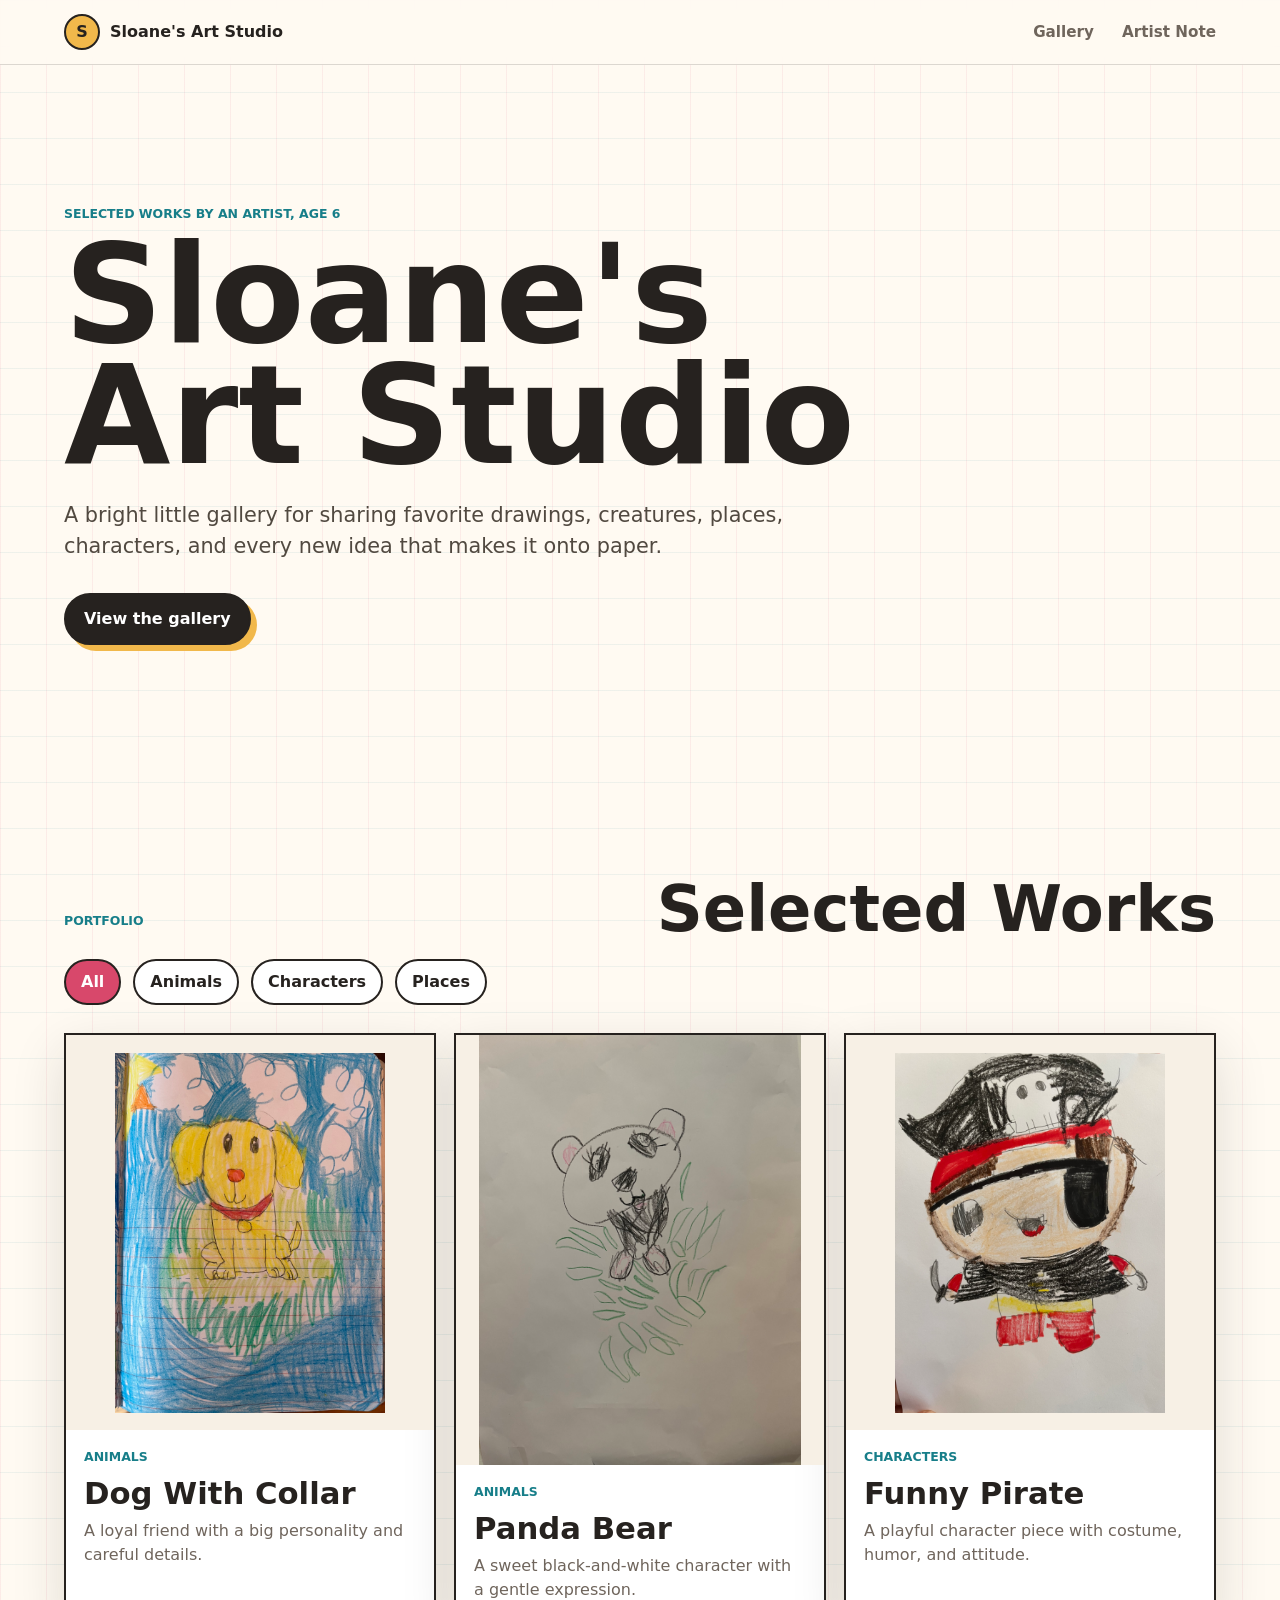
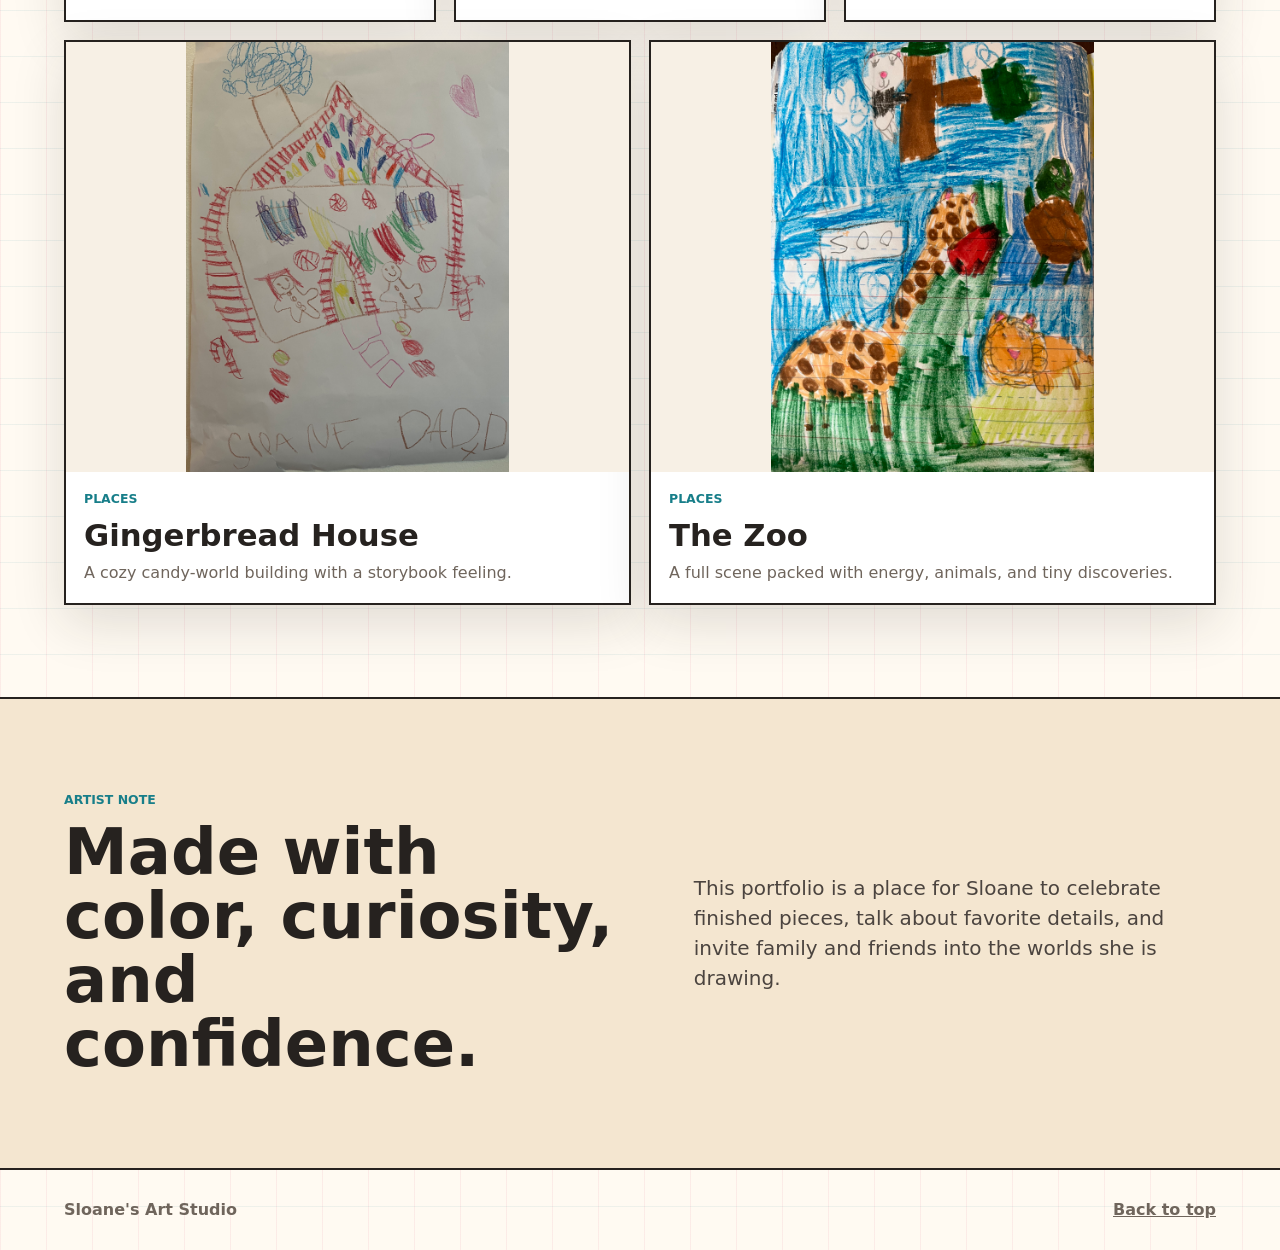
==== index.html @ abf46169 "adds zoom to images" ====
<!doctype html>
<html lang="en">
  <head>
    <meta charset="utf-8">
    <meta name="viewport" content="width=device-width, initial-scale=1">
    <title>Sloane's Art Studio</title>
    <meta
      name="description"
      content="A cheerful portfolio of selected artwork by Sloane, age 6."
    >
    <link rel="stylesheet" href="styles.css">
  </head>
  <body>
    <header class="site-header" aria-label="Site header">
      <a class="brand" href="#top" aria-label="Sloane's Art Studio home">
        <span class="brand-mark" aria-hidden="true">S</span>
        <span>Sloane's Art Studio</span>
      </a>
      <nav class="site-nav" aria-label="Portfolio navigation">
        <a href="#gallery">Gallery</a>
        <a href="#artist-note">Artist Note</a>
      </nav>
    </header>

    <main id="top">
      <section class="hero" aria-labelledby="page-title">
        <div class="hero-copy">
          <p class="eyebrow">Selected works by an artist, age 6</p>
          <h1 id="page-title">Sloane's Art Studio</h1>
          <p class="intro">
            A bright little gallery for sharing favorite drawings, creatures,
            places, characters, and every new idea that makes it onto paper.
          </p>
          <div class="hero-actions" aria-label="Primary actions">
            <a class="button primary" href="#gallery">View the gallery</a>
          </div>
        </div>
      </section>

      <section class="gallery-section" id="gallery" aria-labelledby="gallery-title">
        <div class="section-heading">
          <p class="eyebrow">Portfolio</p>
          <h2 id="gallery-title">Selected Works</h2>
        </div>

        <div class="filter-bar" role="tablist" aria-label="Filter artwork">
          <button class="filter-button active" type="button" data-filter="all" role="tab" aria-selected="true">
            All
          </button>
          <button class="filter-button" type="button" data-filter="animals" role="tab" aria-selected="false">
            Animals
          </button>
          <button class="filter-button" type="button" data-filter="characters" role="tab" aria-selected="false">
            Characters
          </button>
          <button class="filter-button" type="button" data-filter="places" role="tab" aria-selected="false">
            Places
          </button>
        </div>

        <div class="art-grid" aria-live="polite">
          <article class="art-card" data-category="animals">
            <button class="art-open" type="button" data-art-index="0" aria-label="Open Dog With Collar">
              <img src="dog_with_collar.jpg" alt="Drawing of a dog wearing a collar">
            </button>
            <div class="art-details">
              <p class="category">Animals</p>
              <h3>Dog With Collar</h3>
              <p>A loyal friend with a big personality and careful details.</p>
            </div>
          </article>

          <article class="art-card tall" data-category="animals">
            <button class="art-open" type="button" data-art-index="1" aria-label="Open Panda Bear">
              <img src="panda_bear.jpg" alt="Drawing of a panda bear">
            </button>
            <div class="art-details">
              <p class="category">Animals</p>
              <h3>Panda Bear</h3>
              <p>A sweet black-and-white character with a gentle expression.</p>
            </div>
          </article>

          <article class="art-card" data-category="characters">
            <button class="art-open" type="button" data-art-index="2" aria-label="Open Funny Pirate">
              <img src="funny_pirate.jpg" alt="Drawing of a funny pirate">
            </button>
            <div class="art-details">
              <p class="category">Characters</p>
              <h3>Funny Pirate</h3>
              <p>A playful character piece with costume, humor, and attitude.</p>
            </div>
          </article>

          <article class="art-card wide" data-category="places">
            <button class="art-open" type="button" data-art-index="3" aria-label="Open Gingerbread House">
              <img src="gingerbread_house.jpg" alt="Drawing of a gingerbread house">
            </button>
            <div class="art-details">
              <p class="category">Places</p>
              <h3>Gingerbread House</h3>
              <p>A cozy candy-world building with a storybook feeling.</p>
            </div>
          </article>

          <article class="art-card wide" data-category="places">
            <button class="art-open" type="button" data-art-index="4" aria-label="Open The Zoo">
              <img src="the_zoo.jpg" alt="Colorful drawing of a zoo">
            </button>
            <div class="art-details">
              <p class="category">Places</p>
              <h3>The Zoo</h3>
              <p>A full scene packed with energy, animals, and tiny discoveries.</p>
            </div>
          </article>
        </div>
      </section>

      <section class="artist-note" id="artist-note" aria-labelledby="artist-note-title">
        <div>
          <p class="eyebrow">Artist Note</p>
          <h2 id="artist-note-title">Made with color, curiosity, and confidence.</h2>
        </div>
        <p>
          This portfolio is a place for Sloane to celebrate finished pieces,
          talk about favorite details, and invite family and friends into the
          worlds she is drawing.
        </p>
      </section>
    </main>

    <footer class="site-footer">
      <p>Sloane's Art Studio</p>
      <a href="#top">Back to top</a>
    </footer>

    <div class="lightbox" role="dialog" aria-modal="true" aria-labelledby="lightbox-title" aria-hidden="true">
      <div class="lightbox-panel">
        <button class="icon-button close-button" type="button" data-close-lightbox aria-label="Close artwork viewer">
          <span aria-hidden="true">x</span>
        </button>
        <figure class="lightbox-figure">
          <div class="lightbox-stage">
            <img src="the_zoo.jpg" alt="" data-lightbox-image>
          </div>
          <figcaption>
            <p data-lightbox-category>Places</p>
            <h2 id="lightbox-title" data-lightbox-title>The Zoo</h2>
            <span data-lightbox-description>A full scene packed with energy, animals, and tiny discoveries.</span>
            <div class="zoom-controls" aria-label="Artwork zoom controls">
              <button class="icon-button" type="button" data-zoom-out aria-label="Zoom out">
                <span aria-hidden="true">-</span>
              </button>
              <button class="zoom-reset" type="button" data-zoom-reset>
                <span data-zoom-level>100%</span>
              </button>
              <button class="icon-button" type="button" data-zoom-in aria-label="Zoom in">
                <span aria-hidden="true">+</span>
              </button>
            </div>
          </figcaption>
        </figure>
      </div>
    </div>

    <script src="script.js"></script>
  </body>
</html>
---- styles.css ----
:root {
  color-scheme: light;
  --ink: #26221f;
  --muted: #6f655c;
  --paper: #fffaf2;
  --surface: #ffffff;
  --line: rgba(38, 34, 31, 0.16);
  --rose: #d8486b;
  --teal: #177e89;
  --gold: #f1b84b;
  --leaf: #4f8f54;
  --shadow: 0 18px 50px rgba(38, 34, 31, 0.14);
}

* {
  box-sizing: border-box;
}

html {
  scroll-behavior: smooth;
}

body {
  margin: 0;
  background:
    linear-gradient(90deg, rgba(216, 72, 107, 0.08) 1px, transparent 1px),
    linear-gradient(rgba(23, 126, 137, 0.07) 1px, transparent 1px),
    var(--paper);
  background-size: 46px 46px;
  color: var(--ink);
  font-family: Inter, ui-sans-serif, system-ui, -apple-system, BlinkMacSystemFont, "Segoe UI", sans-serif;
  line-height: 1.5;
}

img {
  display: block;
  max-width: 100%;
}

a {
  color: inherit;
}

button {
  font: inherit;
}

.site-header {
  position: sticky;
  top: 0;
  z-index: 20;
  display: flex;
  align-items: center;
  justify-content: space-between;
  gap: 18px;
  padding: 14px clamp(18px, 5vw, 64px);
  background: rgba(255, 250, 242, 0.9);
  border-bottom: 1px solid var(--line);
  backdrop-filter: blur(14px);
}

.brand,
.site-nav {
  display: flex;
  align-items: center;
}

.brand {
  gap: 10px;
  text-decoration: none;
  font-weight: 800;
}

.brand-mark {
  display: grid;
  width: 36px;
  height: 36px;
  place-items: center;
  border: 2px solid var(--ink);
  background: var(--gold);
  border-radius: 50%;
  color: var(--ink);
  font-weight: 900;
}

.site-nav {
  gap: clamp(12px, 3vw, 28px);
  color: var(--muted);
  font-size: 0.95rem;
  font-weight: 700;
}

.site-nav a {
  text-decoration: none;
}

.site-nav a:hover,
.site-nav a:focus-visible {
  color: var(--rose);
}

.hero {
  min-height: min(720px, calc(100vh - 68px));
  display: flex;
  align-items: center;
  padding: clamp(56px, 10vw, 120px) clamp(18px, 5vw, 64px);
}

.hero-copy {
  max-width: 820px;
}

.eyebrow,
.category {
  margin: 0 0 10px;
  color: var(--teal);
  font-size: 0.78rem;
  font-weight: 900;
  letter-spacing: 0;
  text-transform: uppercase;
}

h1,
h2,
h3,
p {
  overflow-wrap: anywhere;
}

h1 {
  max-width: 11ch;
  margin: 0;
  font-size: clamp(3.5rem, 12vw, 8.6rem);
  line-height: 0.88;
  letter-spacing: 0;
}

.intro {
  max-width: 56ch;
  margin: 24px 0 0;
  color: #514940;
  font-size: clamp(1.05rem, 2vw, 1.3rem);
}

.hero-actions,
.filter-bar {
  display: flex;
  align-items: center;
  flex-wrap: wrap;
  gap: 12px;
}

.hero-actions {
  margin-top: 30px;
}

.button,
.filter-button {
  min-height: 44px;
  border: 2px solid var(--ink);
  border-radius: 999px;
  cursor: pointer;
  font-weight: 850;
  text-decoration: none;
  transition: transform 160ms ease, box-shadow 160ms ease, background-color 160ms ease;
}

.button {
  display: inline-flex;
  align-items: center;
  justify-content: center;
  padding: 12px 18px;
}

.button.primary {
  background: var(--ink);
  color: #fff;
  box-shadow: 6px 6px 0 var(--gold);
}

.button.secondary,
.filter-button {
  background: var(--surface);
  color: var(--ink);
}

.button:hover,
.button:focus-visible,
.filter-button:hover,
.filter-button:focus-visible {
  transform: translateY(-2px);
}

.art-card,
.lightbox-panel {
  background: var(--surface);
  border: 2px solid var(--ink);
  box-shadow: var(--shadow);
}

.gallery-section,
.artist-note {
  padding: clamp(54px, 8vw, 92px) clamp(18px, 5vw, 64px);
}

.section-heading {
  display: flex;
  align-items: end;
  justify-content: space-between;
  gap: 20px;
  margin-bottom: 18px;
}

.section-heading h2,
.artist-note h2 {
  margin: 0;
  font-size: clamp(2rem, 5vw, 4.2rem);
  line-height: 1;
  letter-spacing: 0;
}

.filter-bar {
  margin-bottom: 28px;
}

.filter-button {
  padding: 9px 15px;
}

.filter-button.active {
  background: var(--rose);
  color: #fff;
}

.art-grid {
  display: grid;
  grid-template-columns: repeat(6, 1fr);
  gap: 18px;
}

.art-card {
  grid-column: span 2;
  display: grid;
  min-height: 100%;
  overflow: hidden;
}

.art-card.wide {
  grid-column: span 3;
}

.art-card.hidden {
  display: none;
}

.art-open {
  position: relative;
  width: 100%;
  min-height: 0;
  padding: 0;
  border: 0;
  background: #f7f0e5;
  cursor: zoom-in;
}

.art-open::after {
  content: "View";
  position: absolute;
  right: 12px;
  bottom: 12px;
  padding: 7px 11px;
  border: 2px solid var(--ink);
  border-radius: 999px;
  background: var(--gold);
  color: var(--ink);
  font-size: 0.84rem;
  font-weight: 900;
  opacity: 0;
  transform: translateY(8px);
  transition: opacity 160ms ease, transform 160ms ease;
}

.art-open:hover::after,
.art-open:focus-visible::after {
  opacity: 1;
  transform: translateY(0);
}

.art-open img {
  width: 100%;
  height: 360px;
  object-fit: contain;
}

.art-card.tall .art-open img,
.art-card.wide .art-open img {
  height: 430px;
}

.art-details {
  padding: 18px;
}

.art-details h3 {
  margin: 0;
  font-size: clamp(1.35rem, 2.4vw, 2rem);
  line-height: 1.05;
}

.art-details p:last-child {
  margin: 10px 0 0;
  color: var(--muted);
}

.artist-note {
  display: grid;
  grid-template-columns: minmax(0, 0.9fr) minmax(280px, 0.85fr);
  gap: clamp(24px, 6vw, 80px);
  align-items: center;
  background: #f4e6d0;
  border-block: 2px solid var(--ink);
}

.artist-note p:last-child {
  margin: 0;
  color: #4b443f;
  font-size: clamp(1.05rem, 2vw, 1.25rem);
}

.site-footer {
  display: flex;
  align-items: center;
  justify-content: space-between;
  gap: 18px;
  padding: 28px clamp(18px, 5vw, 64px);
  color: var(--muted);
  font-weight: 800;
}

.site-footer p {
  margin: 0;
}

.lightbox {
  position: fixed;
  inset: 0;
  z-index: 40;
  display: none;
  place-items: center;
  padding: 22px;
  background: rgba(38, 34, 31, 0.76);
}

.lightbox.open {
  display: grid;
}

.lightbox-panel {
  position: relative;
  display: grid;
  width: min(1100px, 100%);
  max-height: calc(100vh - 44px);
  padding: clamp(12px, 2vw, 18px);
}

.lightbox-figure {
  display: grid;
  grid-template-columns: minmax(0, 1fr) minmax(220px, 320px);
  gap: 18px;
  align-items: center;
  margin: 0;
}

.lightbox-stage {
  display: grid;
  align-items: start;
  justify-items: center;
  min-height: 420px;
  max-height: calc(100vh - 120px);
  overflow: auto;
  padding: 18px;
  background: #f7f0e5;
}

.lightbox-figure img {
  width: var(--zoom-width, 100%);
  max-width: none;
  height: auto;
  object-fit: contain;
  transition: width 140ms ease;
}

.lightbox-figure figcaption {
  align-self: stretch;
  display: flex;
  flex-direction: column;
  justify-content: end;
  padding: 18px;
  background: #fff7e8;
  border-left: 2px solid var(--line);
}

.lightbox-figure p {
  margin: 0 0 8px;
  color: var(--teal);
  font-size: 0.82rem;
  font-weight: 900;
  text-transform: uppercase;
}

.lightbox-figure h2 {
  margin: 0 0 12px;
  font-size: clamp(2rem, 5vw, 4rem);
  line-height: 0.96;
}

.lightbox-figure span {
  color: var(--muted);
  font-weight: 700;
}

.zoom-controls {
  display: flex;
  align-items: center;
  gap: 10px;
  margin-top: 24px;
}

.zoom-reset {
  min-width: 78px;
  height: 42px;
  border: 2px solid var(--ink);
  border-radius: 999px;
  background: var(--surface);
  color: var(--ink);
  cursor: pointer;
  font-weight: 900;
}

.icon-button {
  display: grid;
  width: 42px;
  height: 42px;
  place-items: center;
  border: 2px solid var(--ink);
  border-radius: 50%;
  background: var(--surface);
  color: var(--ink);
  cursor: pointer;
  font-weight: 900;
}

.icon-button:disabled {
  cursor: not-allowed;
  opacity: 0.42;
}

.close-button {
  position: absolute;
  top: -18px;
  right: -18px;
}

@media (max-width: 920px) {
  .hero,
  .artist-note,
  .lightbox-figure {
    grid-template-columns: 1fr;
  }

  .hero {
    min-height: 0;
  }

  .art-card,
  .art-card.wide {
    grid-column: span 3;
  }

  .lightbox-figure figcaption {
    border-top: 2px solid var(--line);
    border-left: 0;
  }
}

@media (max-width: 640px) {
  .site-header,
  .site-footer,
  .section-heading {
    align-items: flex-start;
    flex-direction: column;
  }

  .site-nav {
    width: 100%;
    justify-content: space-between;
  }

  .hero {
    padding-top: 28px;
  }

  h1 {
    max-width: 9ch;
  }

  .art-grid {
    grid-template-columns: 1fr;
  }

  .art-card,
  .art-card.wide {
    grid-column: auto;
  }

  .art-open img,
  .art-card.tall .art-open img,
  .art-card.wide .art-open img {
    height: 390px;
  }

  .lightbox {
    padding: 12px;
  }

  .close-button {
    top: 8px;
    right: 8px;
  }
}

@media (max-width: 420px) {
  .button,
  .filter-button {
    width: 100%;
  }

  .hero-actions,
  .filter-bar {
    align-items: stretch;
  }

  .art-open img,
  .art-card.tall .art-open img,
  .art-card.wide .art-open img {
    height: 330px;
  }
}
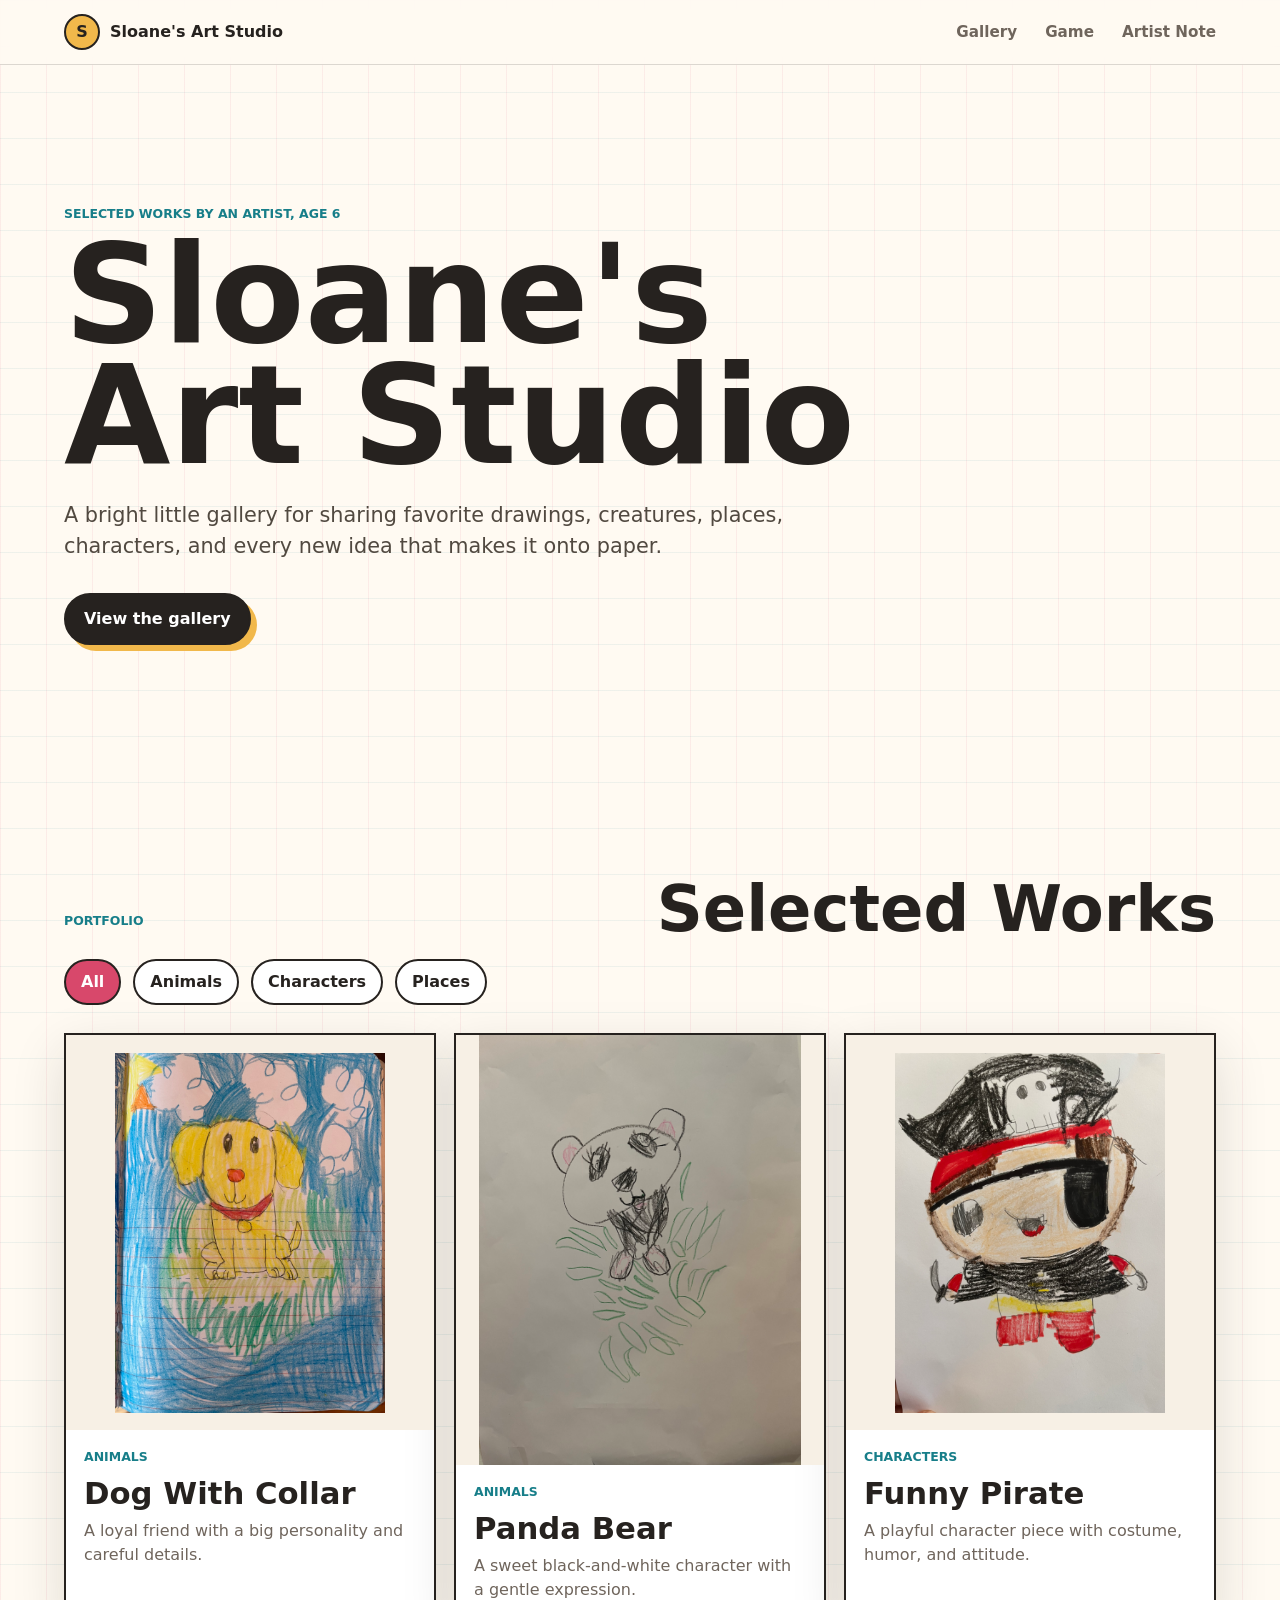
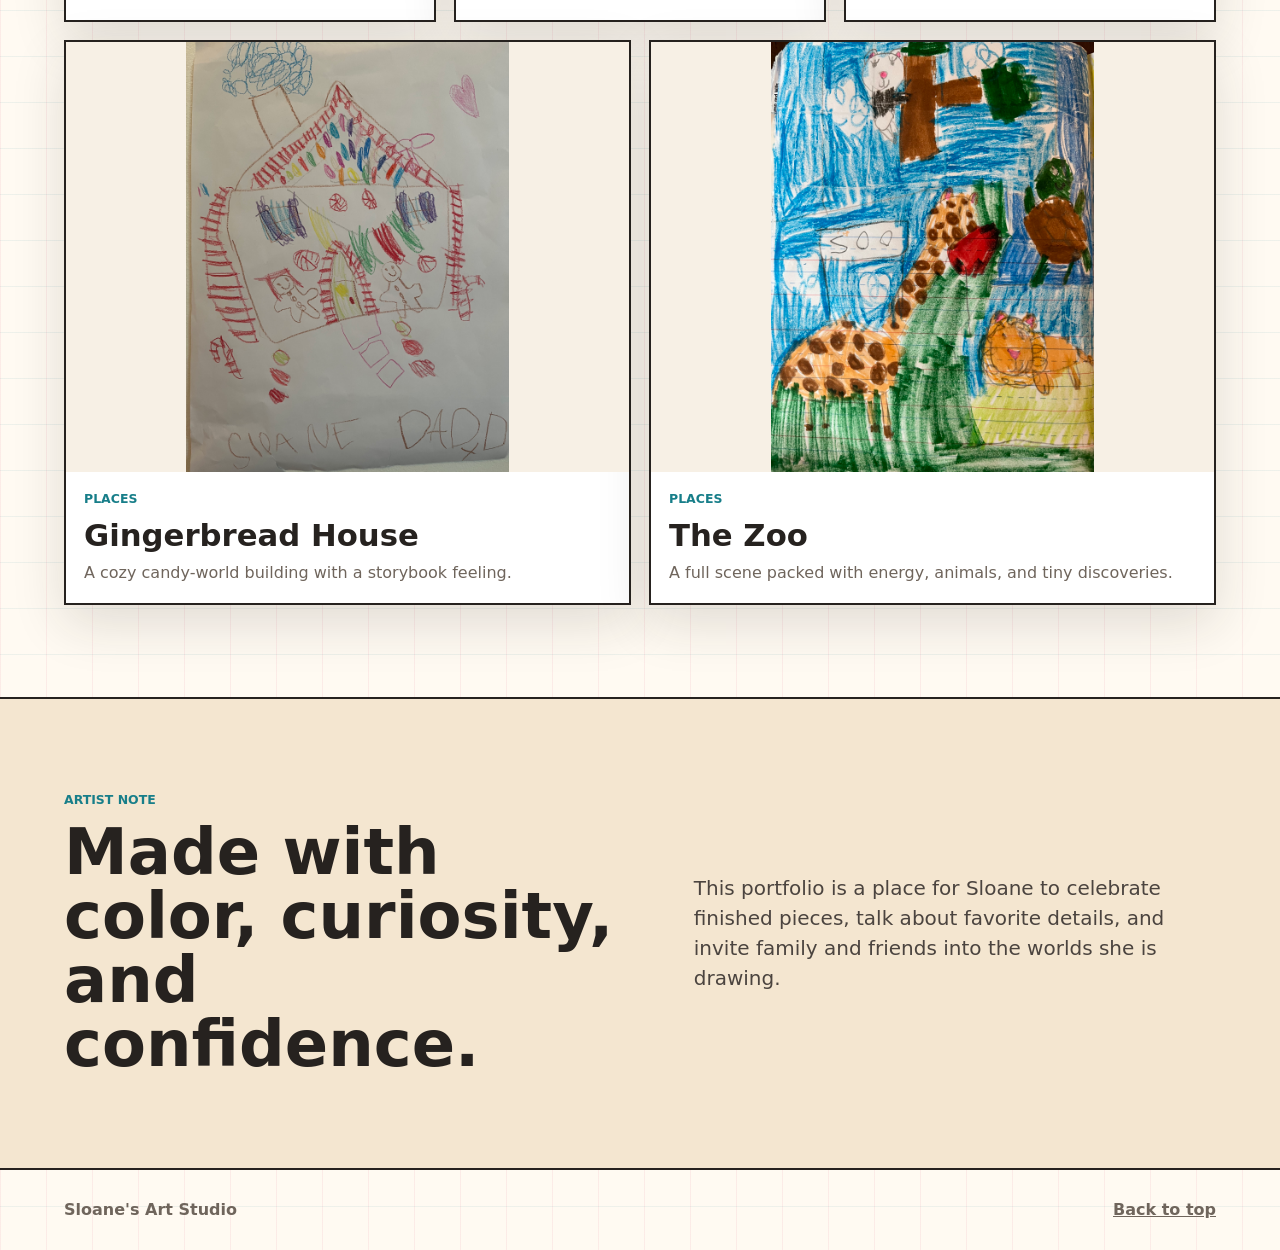
==== commit f374bf6e: "Add tic tac toe game page" ====
--- a/index.html
+++ b/index.html
@@ -18,6 +18,7 @@
       </a>
       <nav class="site-nav" aria-label="Portfolio navigation">
         <a href="#gallery">Gallery</a>
+        <a href="tictactoe.html">Game</a>
         <a href="#artist-note">Artist Note</a>
       </nav>
     </header>
--- a/styles.css
+++ b/styles.css
@@ -99,6 +99,10 @@
   color: var(--rose);
 }
 
+.site-nav a[aria-current="page"] {
+  color: var(--rose);
+}
+
 .hero {
   min-height: min(720px, calc(100vh - 68px));
   display: flex;
@@ -341,6 +345,171 @@
   margin: 0;
 }
 
+.game-page {
+  min-height: 100vh;
+}
+
+.game-shell {
+  padding: clamp(32px, 6vw, 72px) clamp(18px, 5vw, 64px);
+}
+
+.game-board-section {
+  display: grid;
+  gap: clamp(28px, 5vw, 56px);
+}
+
+.game-copy {
+  max-width: 820px;
+}
+
+.game-layout {
+  display: grid;
+  grid-template-columns: minmax(320px, 1fr) minmax(260px, 360px);
+  gap: clamp(18px, 4vw, 34px);
+  align-items: start;
+}
+
+.game-panel,
+.game-controls,
+.score-tile {
+  background: var(--surface);
+  border: 2px solid var(--ink);
+  box-shadow: var(--shadow);
+}
+
+.game-panel,
+.game-controls {
+  padding: clamp(16px, 3vw, 24px);
+}
+
+.game-status-row {
+  display: flex;
+  align-items: center;
+  justify-content: space-between;
+  gap: 16px;
+  margin-bottom: 18px;
+}
+
+.turn-label {
+  margin: 0;
+  color: var(--ink);
+  font-size: clamp(1.15rem, 2vw, 1.45rem);
+  font-weight: 900;
+}
+
+.compact-button {
+  min-height: 40px;
+  padding: 8px 14px;
+}
+
+.tic-board {
+  display: grid;
+  grid-template-columns: repeat(3, minmax(76px, 1fr));
+  width: min(100%, 620px);
+  aspect-ratio: 1;
+  border: 2px solid var(--ink);
+  background: var(--ink);
+  gap: 2px;
+}
+
+.tic-cell {
+  display: grid;
+  place-items: center;
+  min-width: 0;
+  min-height: 0;
+  border: 0;
+  background: #fff7e8;
+  color: var(--ink);
+  cursor: pointer;
+  font-size: clamp(3rem, 12vw, 7rem);
+  font-weight: 950;
+  line-height: 1;
+}
+
+.tic-cell:hover,
+.tic-cell:focus-visible {
+  background: #f7e8c9;
+}
+
+.tic-cell:disabled {
+  cursor: default;
+}
+
+.tic-cell.marked-x {
+  color: var(--rose);
+}
+
+.tic-cell.marked-o {
+  color: var(--teal);
+}
+
+.tic-cell.winner {
+  background: var(--gold);
+}
+
+.game-controls {
+  display: grid;
+  gap: 24px;
+}
+
+.control-label {
+  margin: 0 0 10px;
+  color: var(--muted);
+  font-weight: 900;
+  text-transform: uppercase;
+}
+
+.mode-toggle {
+  display: grid;
+  grid-template-columns: 1fr 1fr;
+  border: 2px solid var(--ink);
+  background: var(--ink);
+  gap: 2px;
+}
+
+.mode-button {
+  min-height: 44px;
+  border: 0;
+  background: var(--surface);
+  color: var(--ink);
+  cursor: pointer;
+  font-weight: 900;
+}
+
+.mode-button.active {
+  background: var(--rose);
+  color: #fff;
+}
+
+.scoreboard {
+  display: grid;
+  grid-template-columns: repeat(3, 1fr);
+  gap: 10px;
+}
+
+.score-tile {
+  display: grid;
+  min-height: 94px;
+  place-items: center;
+  padding: 12px;
+  text-align: center;
+}
+
+.score-tile span {
+  color: var(--muted);
+  font-size: 0.85rem;
+  font-weight: 900;
+}
+
+.score-tile strong {
+  font-size: 2.4rem;
+  line-height: 1;
+}
+
+.full-button {
+  width: 100%;
+}
+
 .lightbox {
   position: fixed;
   inset: 0;
@@ -477,6 +646,10 @@
     grid-column: span 3;
   }
 
+  .game-layout {
+    grid-template-columns: 1fr;
+  }
+
   .lightbox-figure figcaption {
     border-top: 2px solid var(--line);
     border-left: 0;
@@ -519,6 +692,11 @@
     height: 390px;
   }
 
+  .game-status-row {
+    align-items: stretch;
+    flex-direction: column;
+  }
+
   .lightbox {
     padding: 12px;
   }
@@ -540,6 +718,11 @@
     align-items: stretch;
   }
 
+  .mode-toggle,
+  .scoreboard {
+    grid-template-columns: 1fr;
+  }
+
   .art-open img,
   .art-card.tall .art-open img,
   .art-card.wide .art-open img {
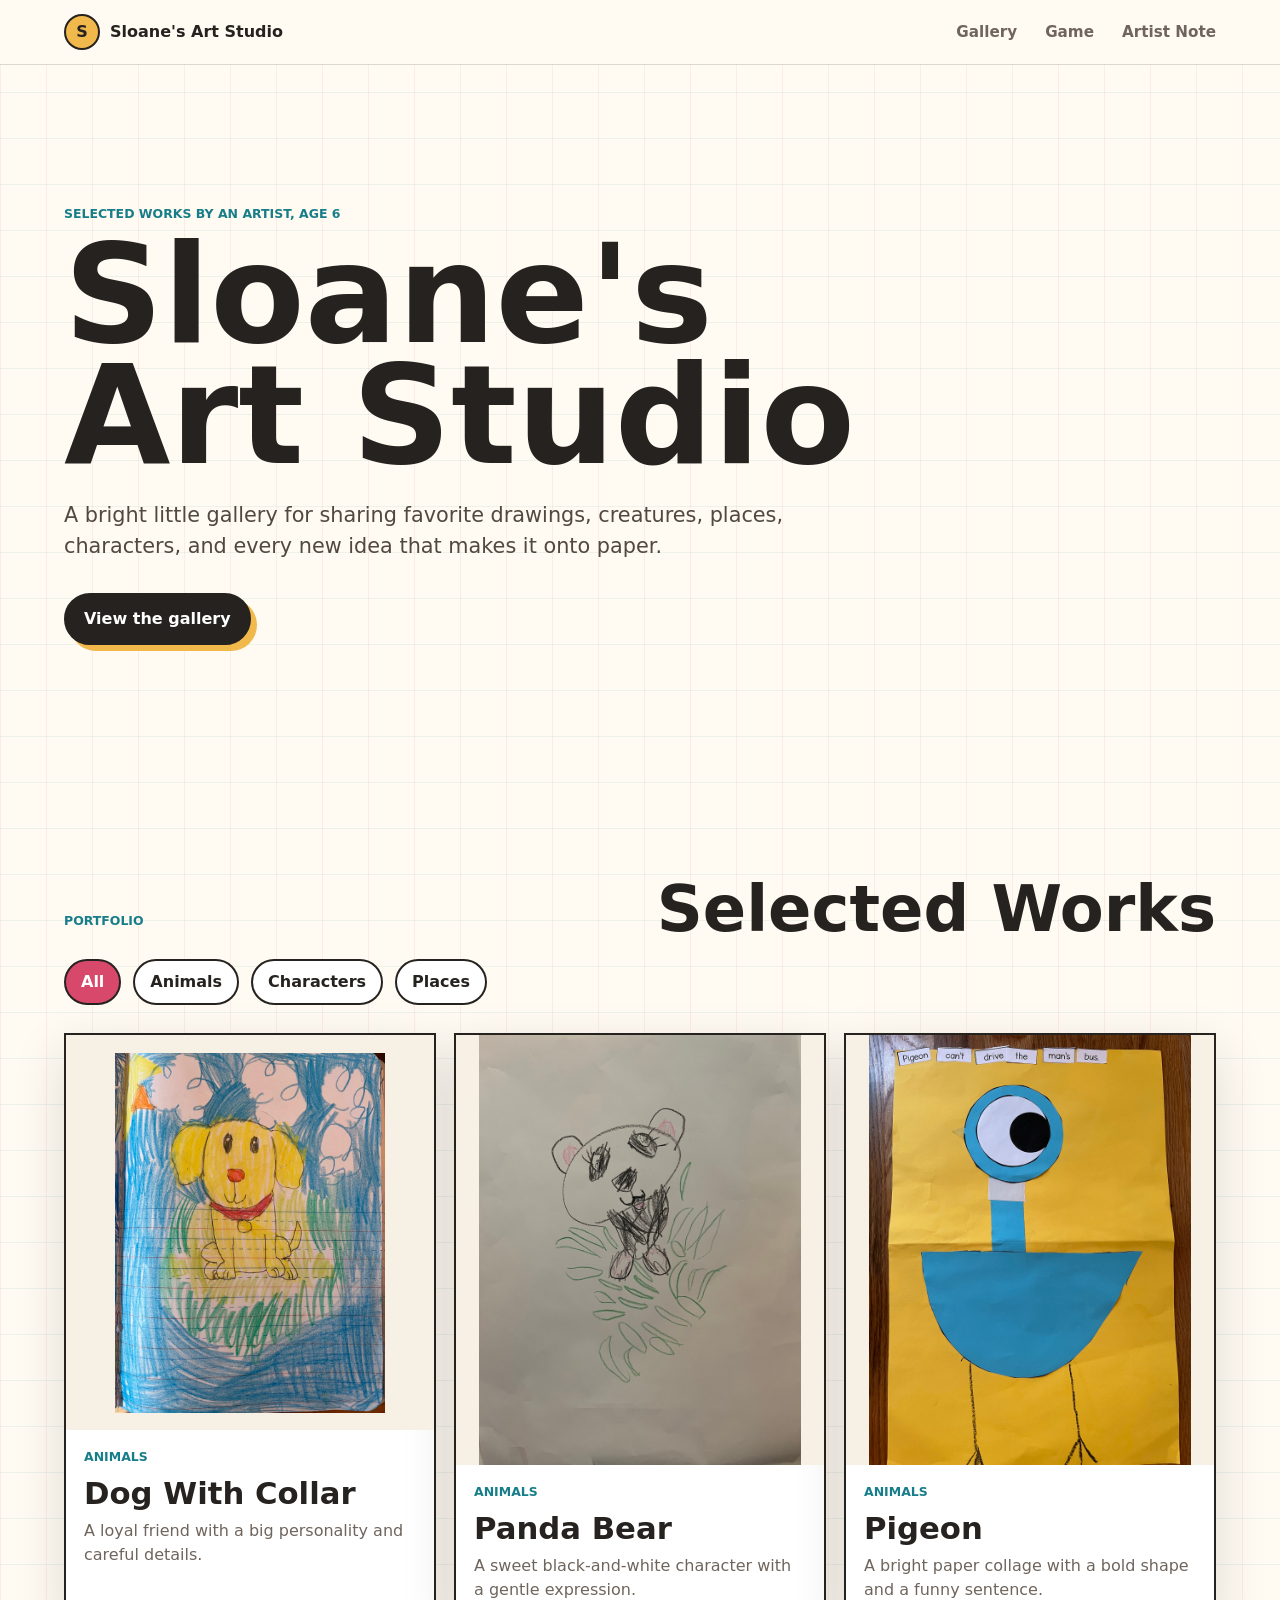
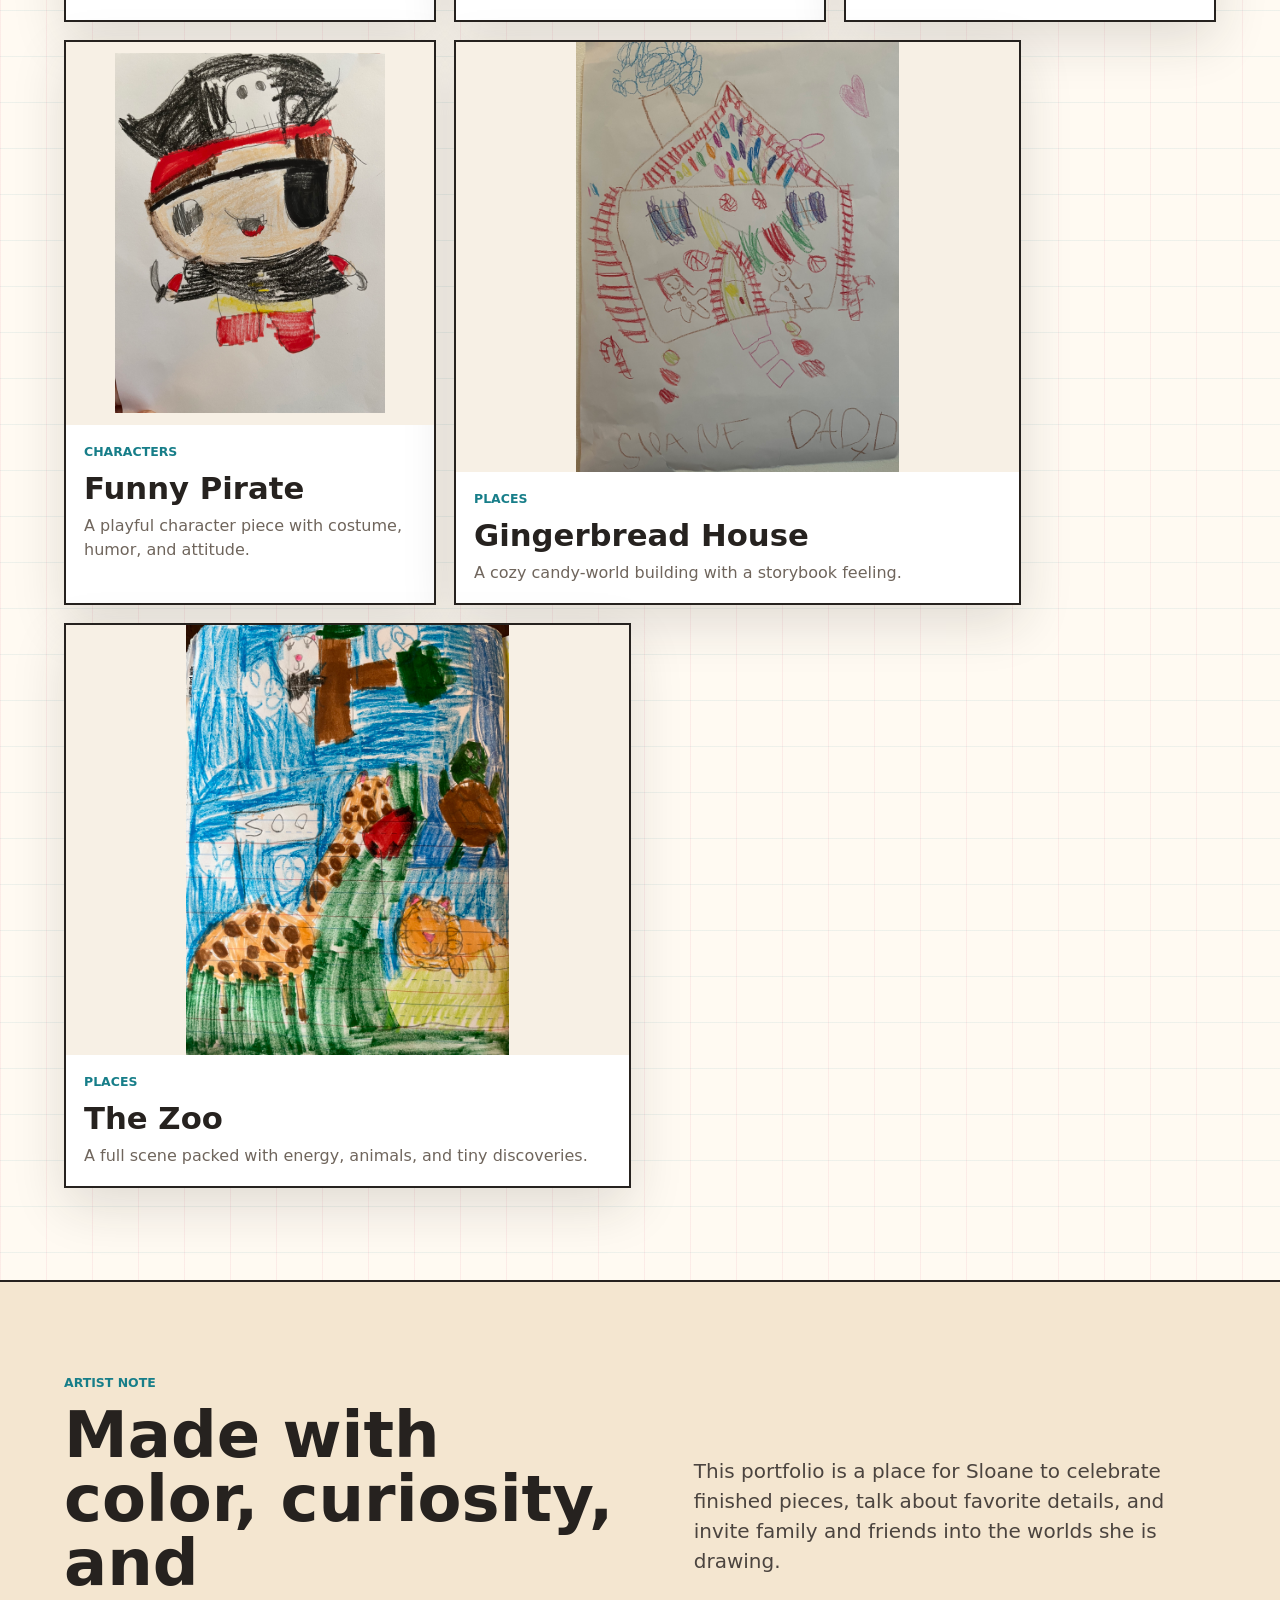
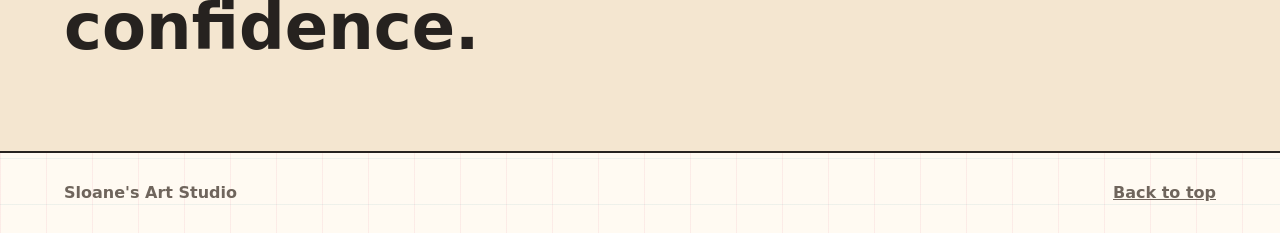
==== commit 98273e9f: "add pigeon" ====
--- a/index.html
+++ b/index.html
@@ -82,8 +82,19 @@
             </div>
           </article>
 
+          <article class="art-card tall" data-category="animals">
+            <button class="art-open" type="button" data-art-index="2" aria-label="Open Pigeon">
+              <img src="pigeon.jpg" alt="Paper collage of a blue pigeon on yellow paper">
+            </button>
+            <div class="art-details">
+              <p class="category">Animals</p>
+              <h3>Pigeon</h3>
+              <p>A bright paper collage with a bold shape and a funny sentence.</p>
+            </div>
+          </article>
+
           <article class="art-card" data-category="characters">
-            <button class="art-open" type="button" data-art-index="2" aria-label="Open Funny Pirate">
+            <button class="art-open" type="button" data-art-index="3" aria-label="Open Funny Pirate">
               <img src="funny_pirate.jpg" alt="Drawing of a funny pirate">
             </button>
             <div class="art-details">
@@ -94,7 +105,7 @@
           </article>
 
           <article class="art-card wide" data-category="places">
-            <button class="art-open" type="button" data-art-index="3" aria-label="Open Gingerbread House">
+            <button class="art-open" type="button" data-art-index="4" aria-label="Open Gingerbread House">
               <img src="gingerbread_house.jpg" alt="Drawing of a gingerbread house">
             </button>
             <div class="art-details">
@@ -105,7 +116,7 @@
           </article>
 
           <article class="art-card wide" data-category="places">
-            <button class="art-open" type="button" data-art-index="4" aria-label="Open The Zoo">
+            <button class="art-open" type="button" data-art-index="5" aria-label="Open The Zoo">
               <img src="the_zoo.jpg" alt="Colorful drawing of a zoo">
             </button>
             <div class="art-details">
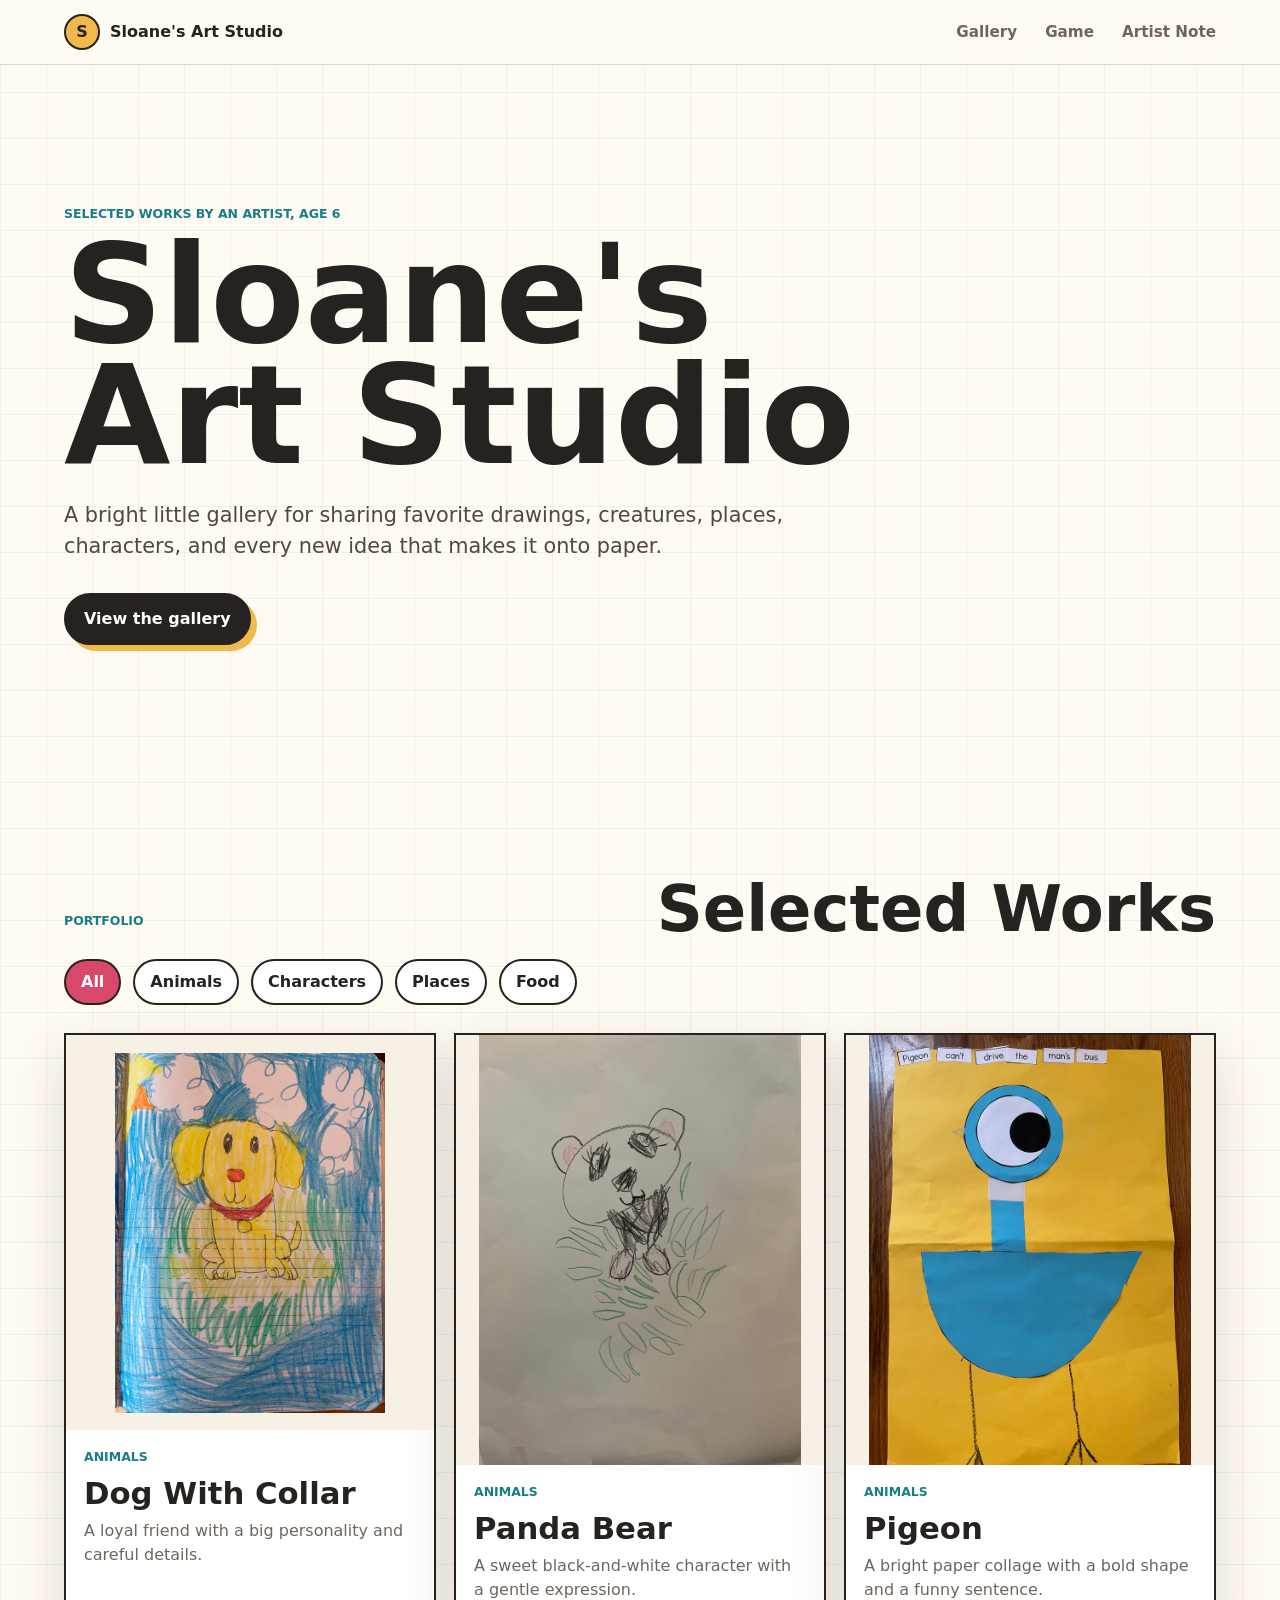
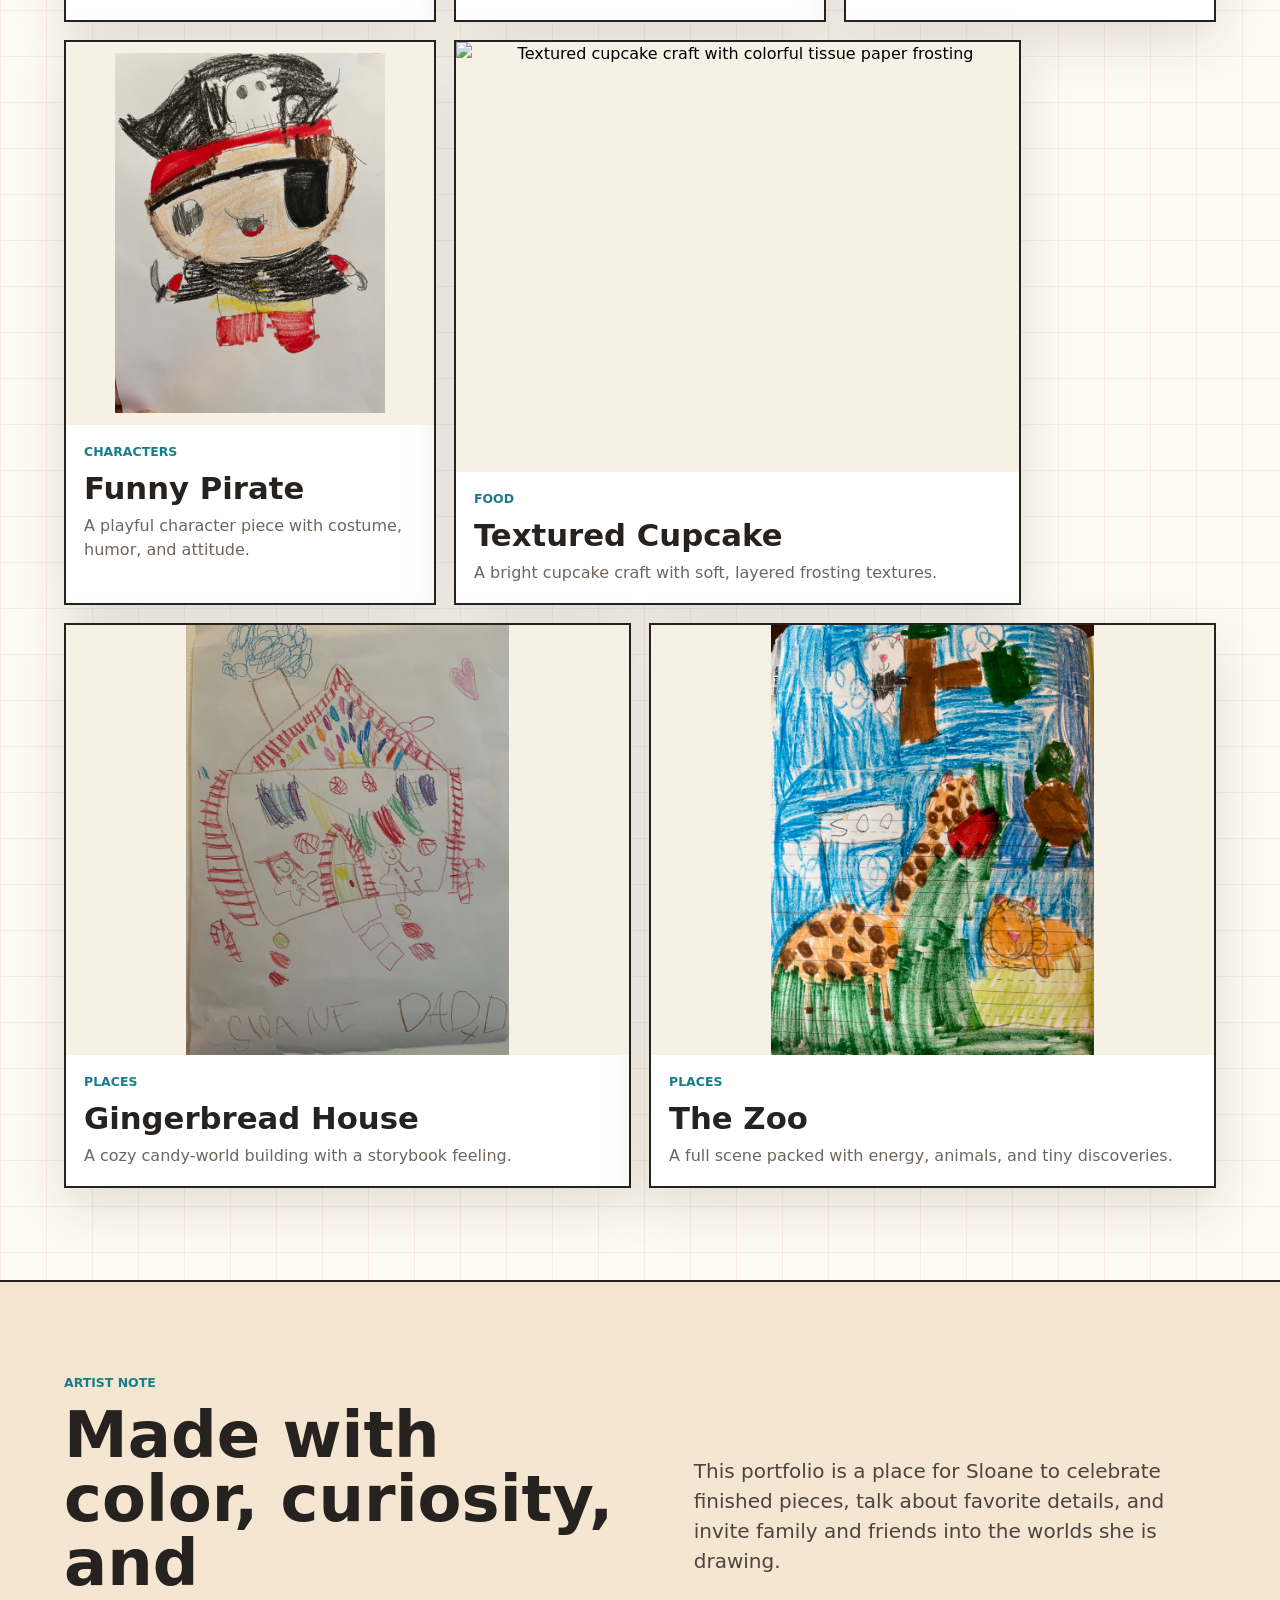
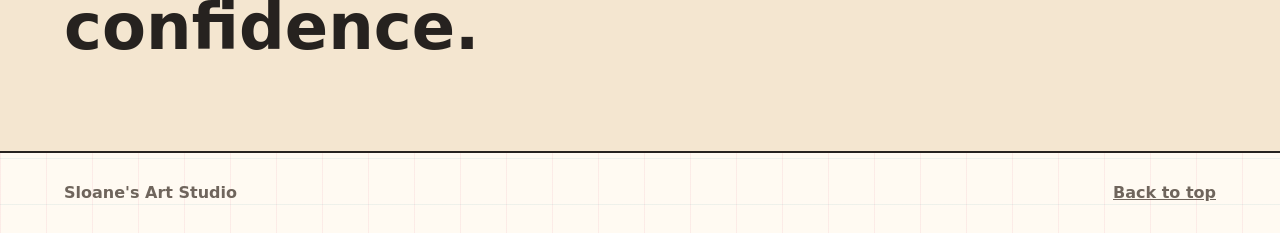
==== commit dcaa7ec6: ":wqç images :wq#" ====
--- a/index.html
+++ b/index.html
@@ -57,6 +57,9 @@
           <button class="filter-button" type="button" data-filter="places" role="tab" aria-selected="false">
             Places
           </button>
+          <button class="filter-button" type="button" data-filter="food" role="tab" aria-selected="false">
+            Food
+          </button>
         </div>
 
         <div class="art-grid" aria-live="polite">
@@ -101,6 +104,17 @@
               <p class="category">Characters</p>
               <h3>Funny Pirate</h3>
               <p>A playful character piece with costume, humor, and attitude.</p>
+            </div>
+          </article>
+
+          <article class="art-card wide" data-category="food">
+            <button class="art-open" type="button" data-art-index="4" aria-label="Open Textured Cupcake">
+              <img src="textured_cupcake.jpg" alt="Textured cupcake craft with colorful tissue paper frosting">
+            </button>
+            <div class="art-details">
+              <p class="category">Food</p>
+              <h3>Textured Cupcake</h3>
+              <p>A bright cupcake craft with soft, layered frosting textures.</p>
             </div>
           </article>
 
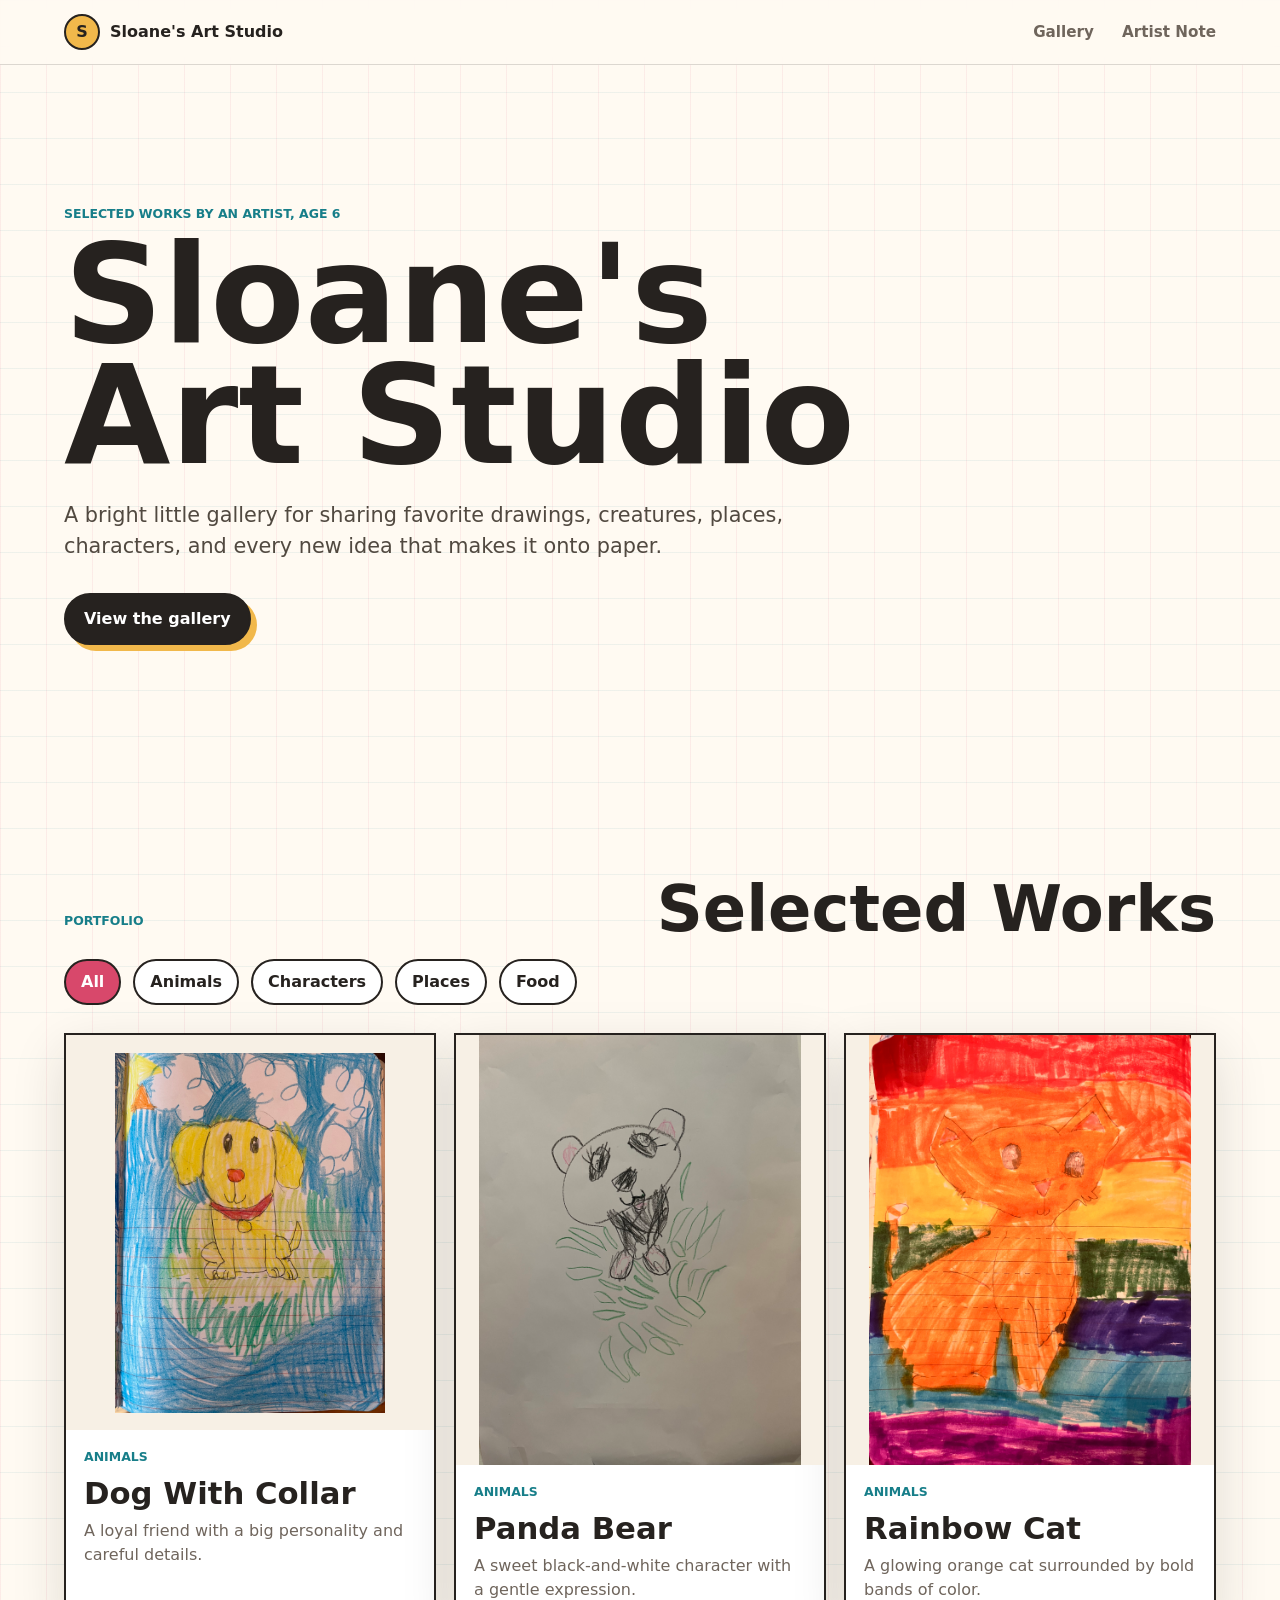
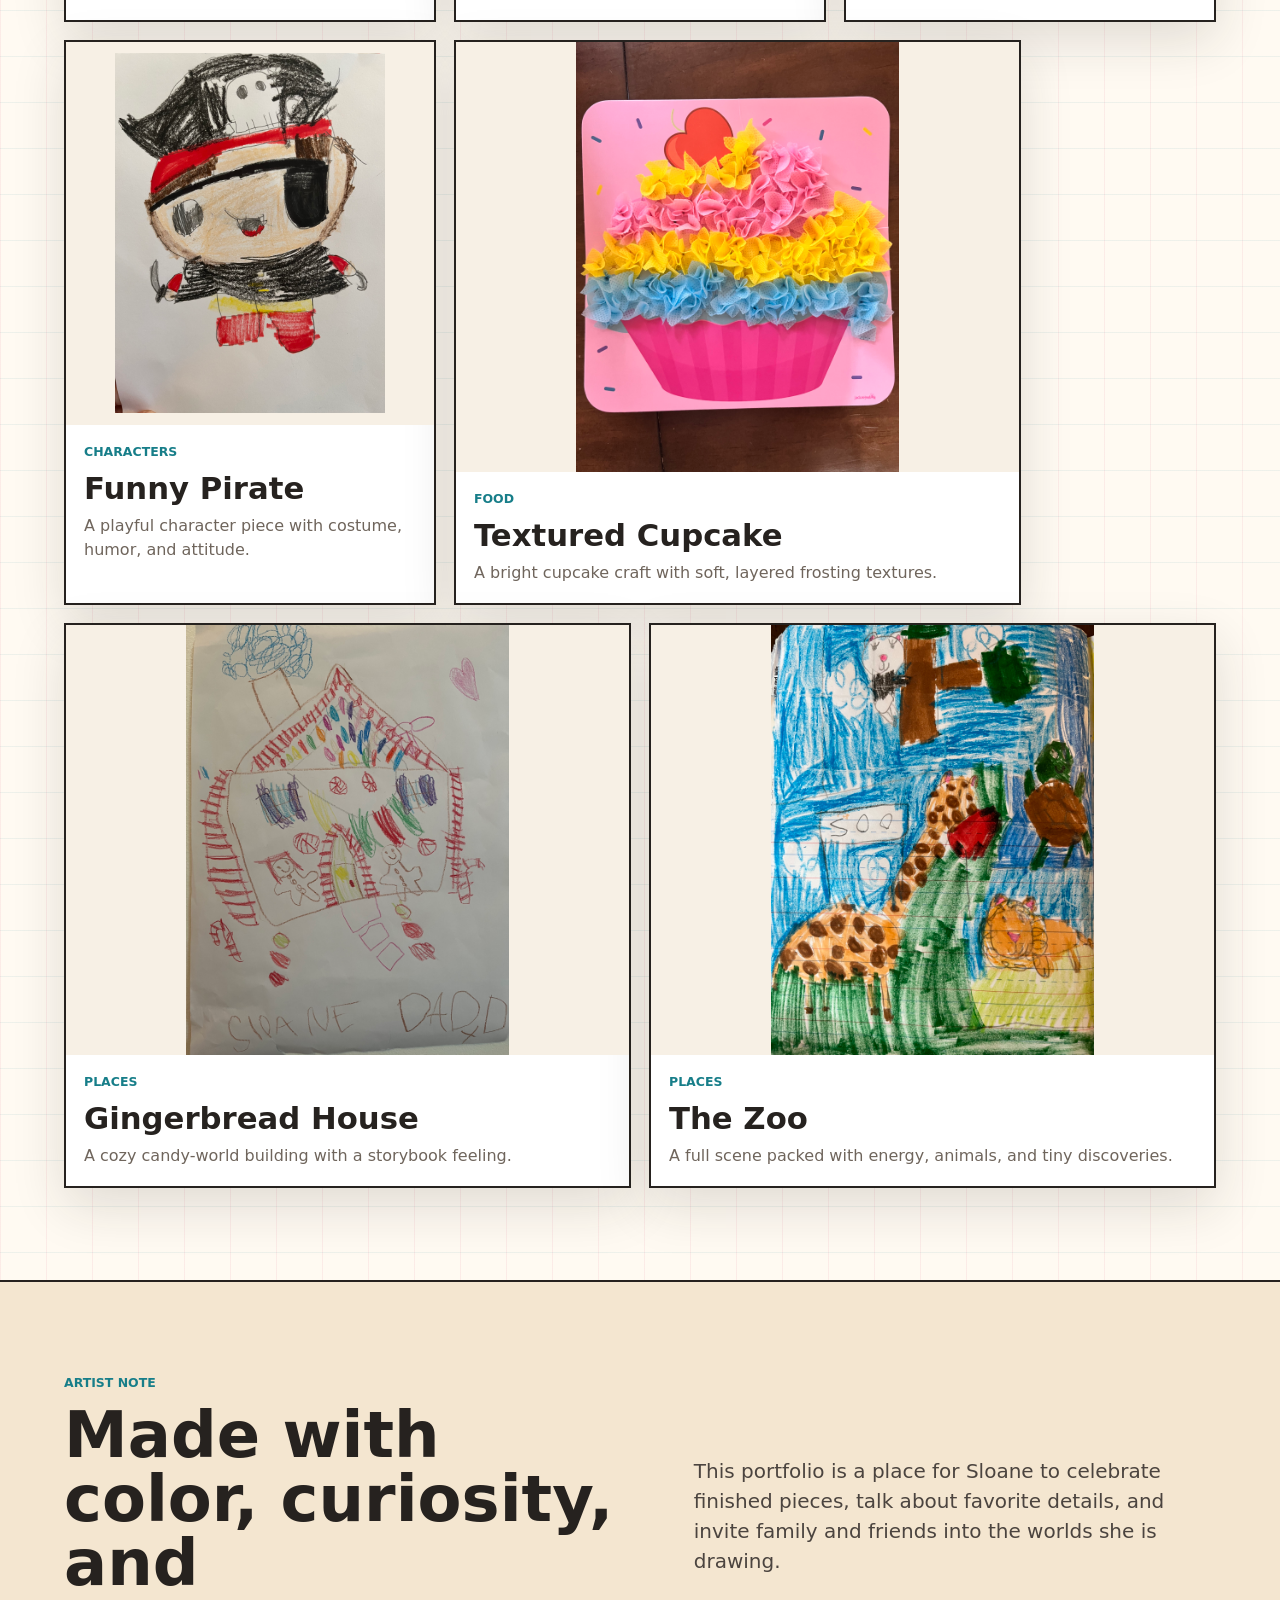
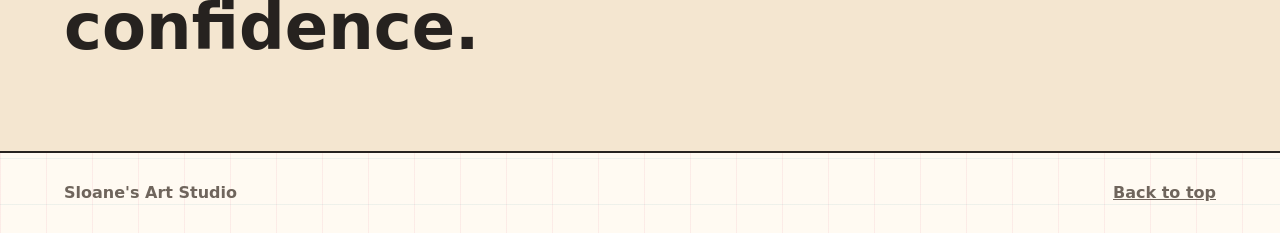
==== commit 18217260: "new images" ====
--- a/index.html
+++ b/index.html
@@ -18,7 +18,6 @@
       </a>
       <nav class="site-nav" aria-label="Portfolio navigation">
         <a href="#gallery">Gallery</a>
-        <a href="tictactoe.html">Game</a>
         <a href="#artist-note">Artist Note</a>
       </nav>
     </header>
@@ -86,13 +85,13 @@
           </article>
 
           <article class="art-card tall" data-category="animals">
-            <button class="art-open" type="button" data-art-index="2" aria-label="Open Pigeon">
-              <img src="pigeon.jpg" alt="Paper collage of a blue pigeon on yellow paper">
+            <button class="art-open" type="button" data-art-index="2" aria-label="Open Rainbow Cat">
+              <img src="rainbow_cat.jpg" alt="Colorful drawing of an orange cat with a rainbow background">
             </button>
             <div class="art-details">
               <p class="category">Animals</p>
-              <h3>Pigeon</h3>
-              <p>A bright paper collage with a bold shape and a funny sentence.</p>
+              <h3>Rainbow Cat</h3>
+              <p>A glowing orange cat surrounded by bold bands of color.</p>
             </div>
           </article>
 
@@ -119,7 +118,7 @@
           </article>
 
           <article class="art-card wide" data-category="places">
-            <button class="art-open" type="button" data-art-index="4" aria-label="Open Gingerbread House">
+            <button class="art-open" type="button" data-art-index="5" aria-label="Open Gingerbread House">
               <img src="gingerbread_house.jpg" alt="Drawing of a gingerbread house">
             </button>
             <div class="art-details">
@@ -130,7 +129,7 @@
           </article>
 
           <article class="art-card wide" data-category="places">
-            <button class="art-open" type="button" data-art-index="5" aria-label="Open The Zoo">
+            <button class="art-open" type="button" data-art-index="6" aria-label="Open The Zoo">
               <img src="the_zoo.jpg" alt="Colorful drawing of a zoo">
             </button>
             <div class="art-details">
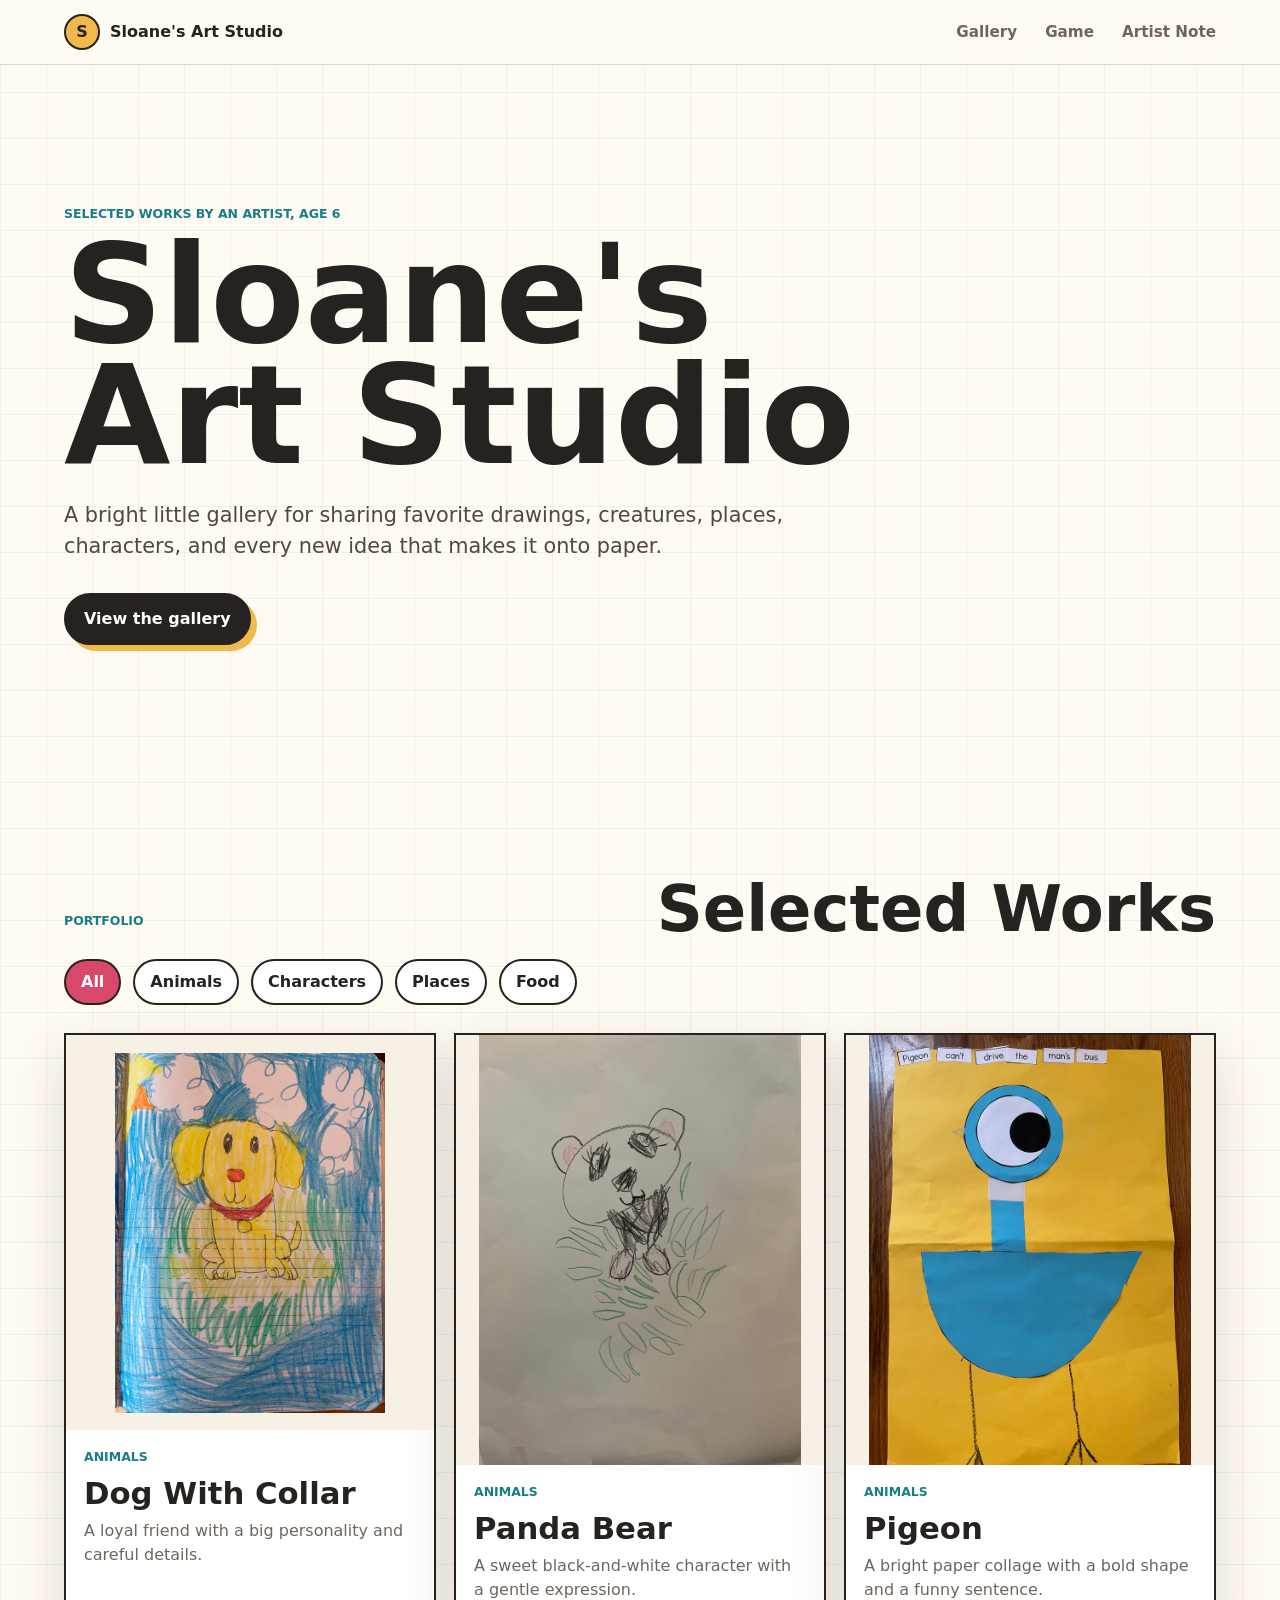
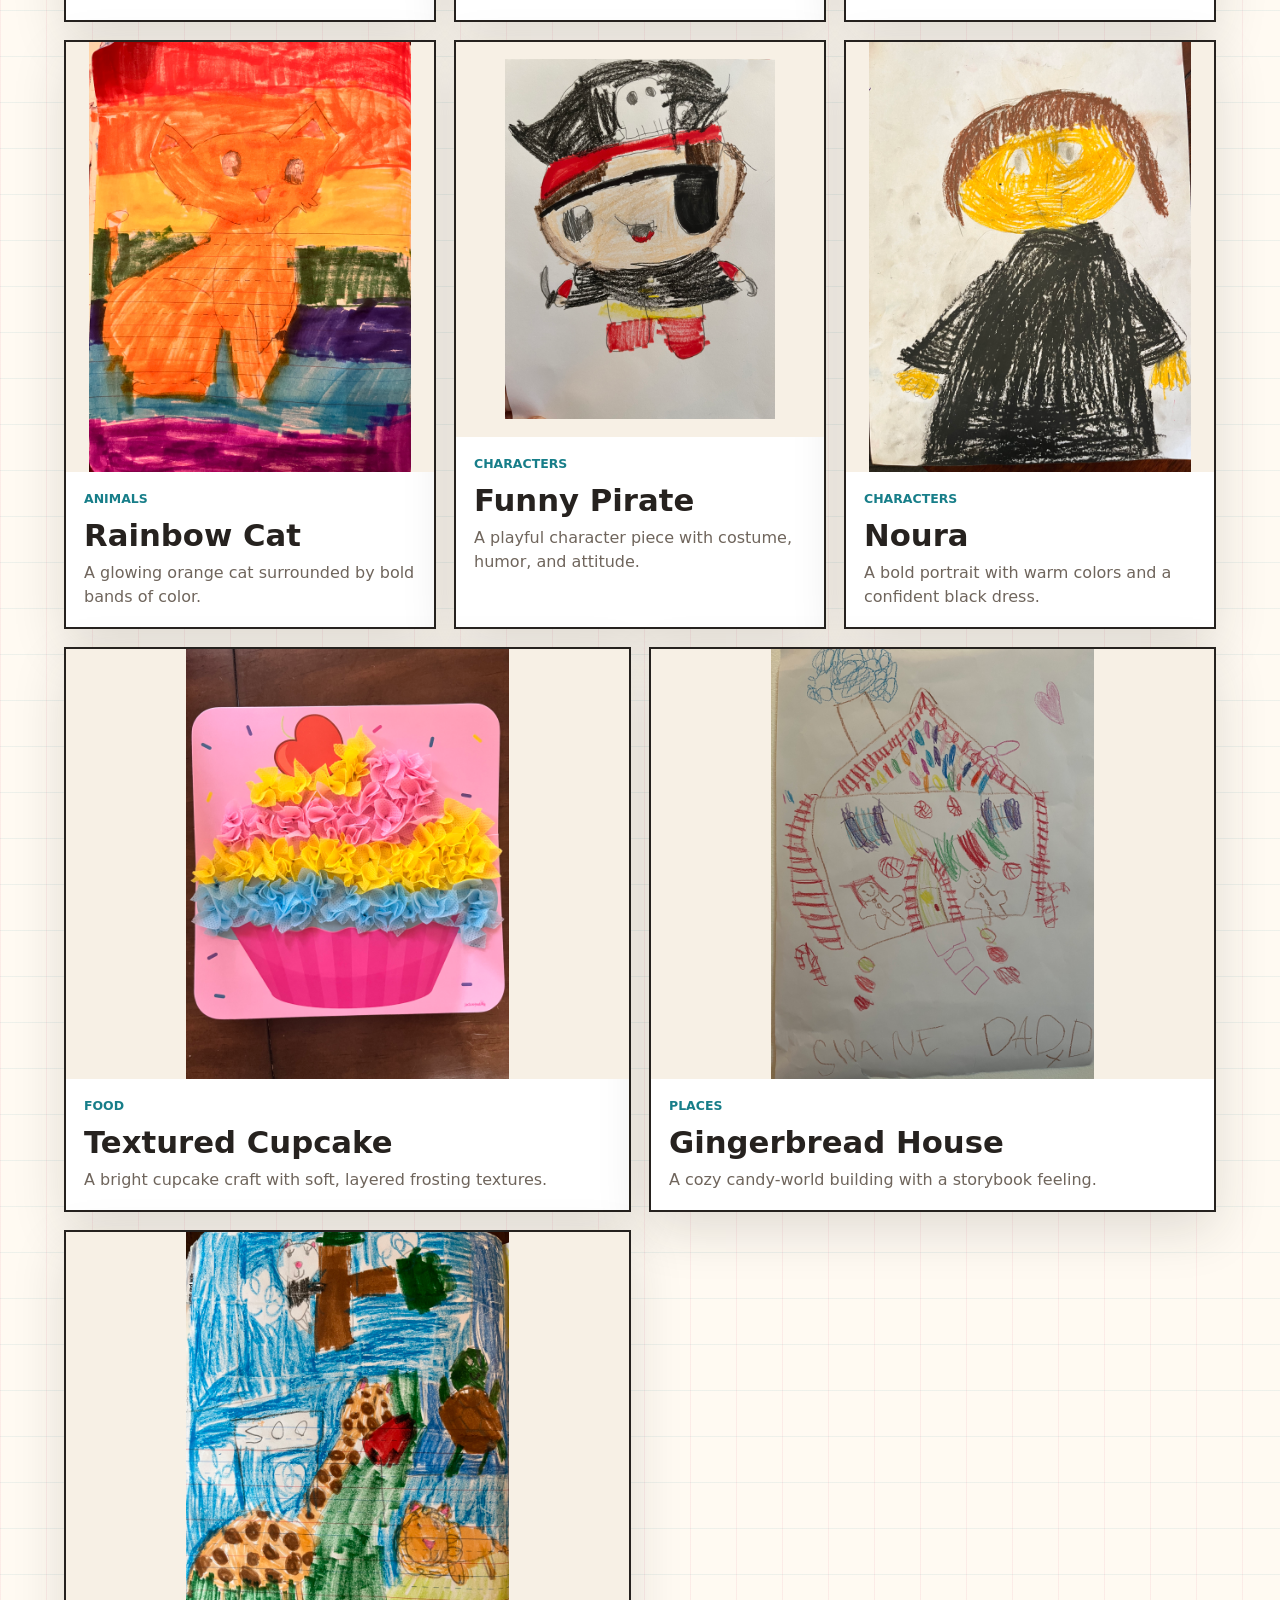
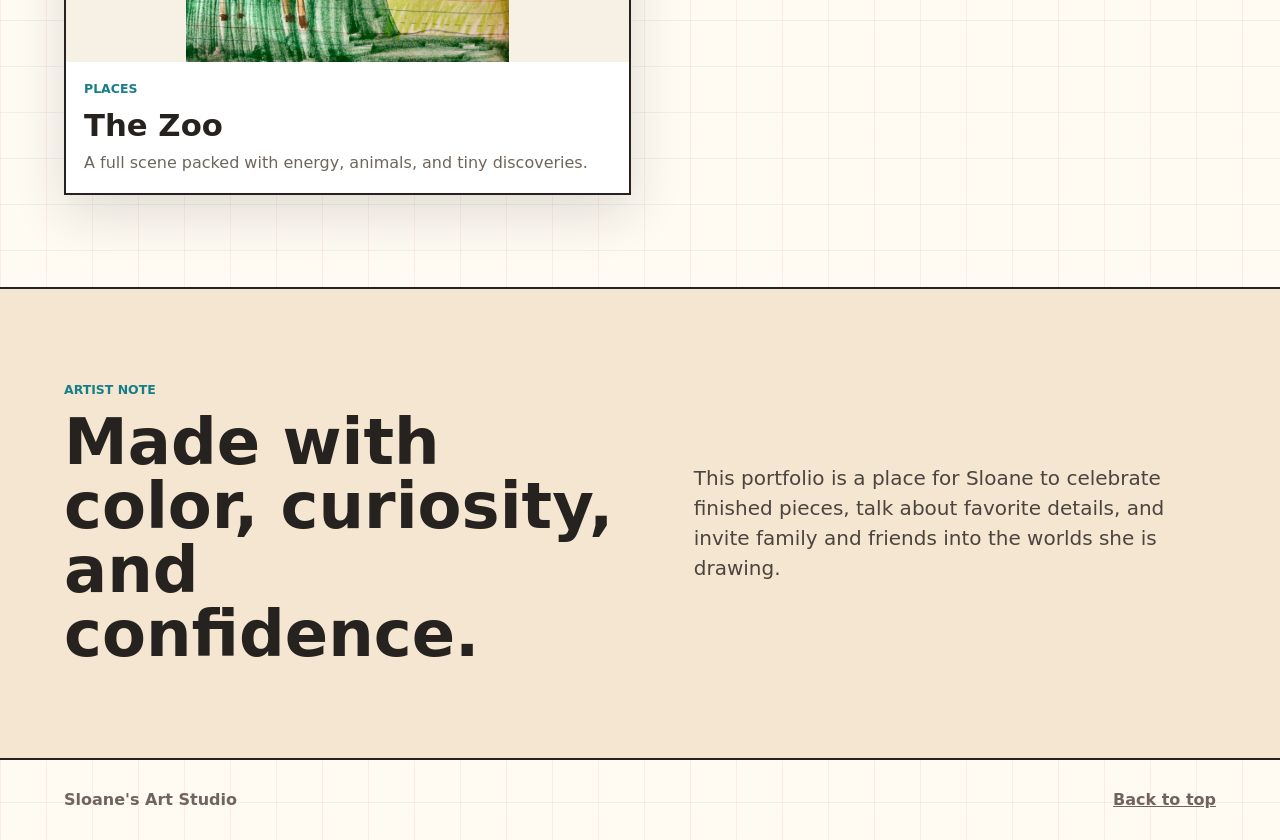
==== commit d821eef1: "add noura, rainbow cat, cupcake" ====
--- a/index.html
+++ b/index.html
@@ -18,6 +18,7 @@
       </a>
       <nav class="site-nav" aria-label="Portfolio navigation">
         <a href="#gallery">Gallery</a>
+        <a href="tictactoe.html">Game</a>
         <a href="#artist-note">Artist Note</a>
       </nav>
     </header>
@@ -85,7 +86,18 @@
           </article>
 
           <article class="art-card tall" data-category="animals">
-            <button class="art-open" type="button" data-art-index="2" aria-label="Open Rainbow Cat">
+            <button class="art-open" type="button" data-art-index="2" aria-label="Open Pigeon">
+              <img src="pigeon.jpg" alt="Paper collage of a blue pigeon on yellow paper">
+            </button>
+            <div class="art-details">
+              <p class="category">Animals</p>
+              <h3>Pigeon</h3>
+              <p>A bright paper collage with a bold shape and a funny sentence.</p>
+            </div>
+          </article>
+
+          <article class="art-card tall" data-category="animals">
+            <button class="art-open" type="button" data-art-index="3" aria-label="Open Rainbow Cat">
               <img src="rainbow_cat.jpg" alt="Colorful drawing of an orange cat with a rainbow background">
             </button>
             <div class="art-details">
@@ -96,7 +108,7 @@
           </article>
 
           <article class="art-card" data-category="characters">
-            <button class="art-open" type="button" data-art-index="3" aria-label="Open Funny Pirate">
+            <button class="art-open" type="button" data-art-index="4" aria-label="Open Funny Pirate">
               <img src="funny_pirate.jpg" alt="Drawing of a funny pirate">
             </button>
             <div class="art-details">
@@ -106,8 +118,19 @@
             </div>
           </article>
 
+          <article class="art-card tall" data-category="characters">
+            <button class="art-open" type="button" data-art-index="5" aria-label="Open Noura">
+              <img src="noura.jpg" alt="Crayon portrait of Noura wearing a black dress">
+            </button>
+            <div class="art-details">
+              <p class="category">Characters</p>
+              <h3>Noura</h3>
+              <p>A bold portrait with warm colors and a confident black dress.</p>
+            </div>
+          </article>
+
           <article class="art-card wide" data-category="food">
-            <button class="art-open" type="button" data-art-index="4" aria-label="Open Textured Cupcake">
+            <button class="art-open" type="button" data-art-index="6" aria-label="Open Textured Cupcake">
               <img src="textured_cupcake.jpg" alt="Textured cupcake craft with colorful tissue paper frosting">
             </button>
             <div class="art-details">
@@ -118,7 +141,7 @@
           </article>
 
           <article class="art-card wide" data-category="places">
-            <button class="art-open" type="button" data-art-index="5" aria-label="Open Gingerbread House">
+            <button class="art-open" type="button" data-art-index="7" aria-label="Open Gingerbread House">
               <img src="gingerbread_house.jpg" alt="Drawing of a gingerbread house">
             </button>
             <div class="art-details">
@@ -129,7 +152,7 @@
           </article>
 
           <article class="art-card wide" data-category="places">
-            <button class="art-open" type="button" data-art-index="6" aria-label="Open The Zoo">
+            <button class="art-open" type="button" data-art-index="8" aria-label="Open The Zoo">
               <img src="the_zoo.jpg" alt="Colorful drawing of a zoo">
             </button>
             <div class="art-details">
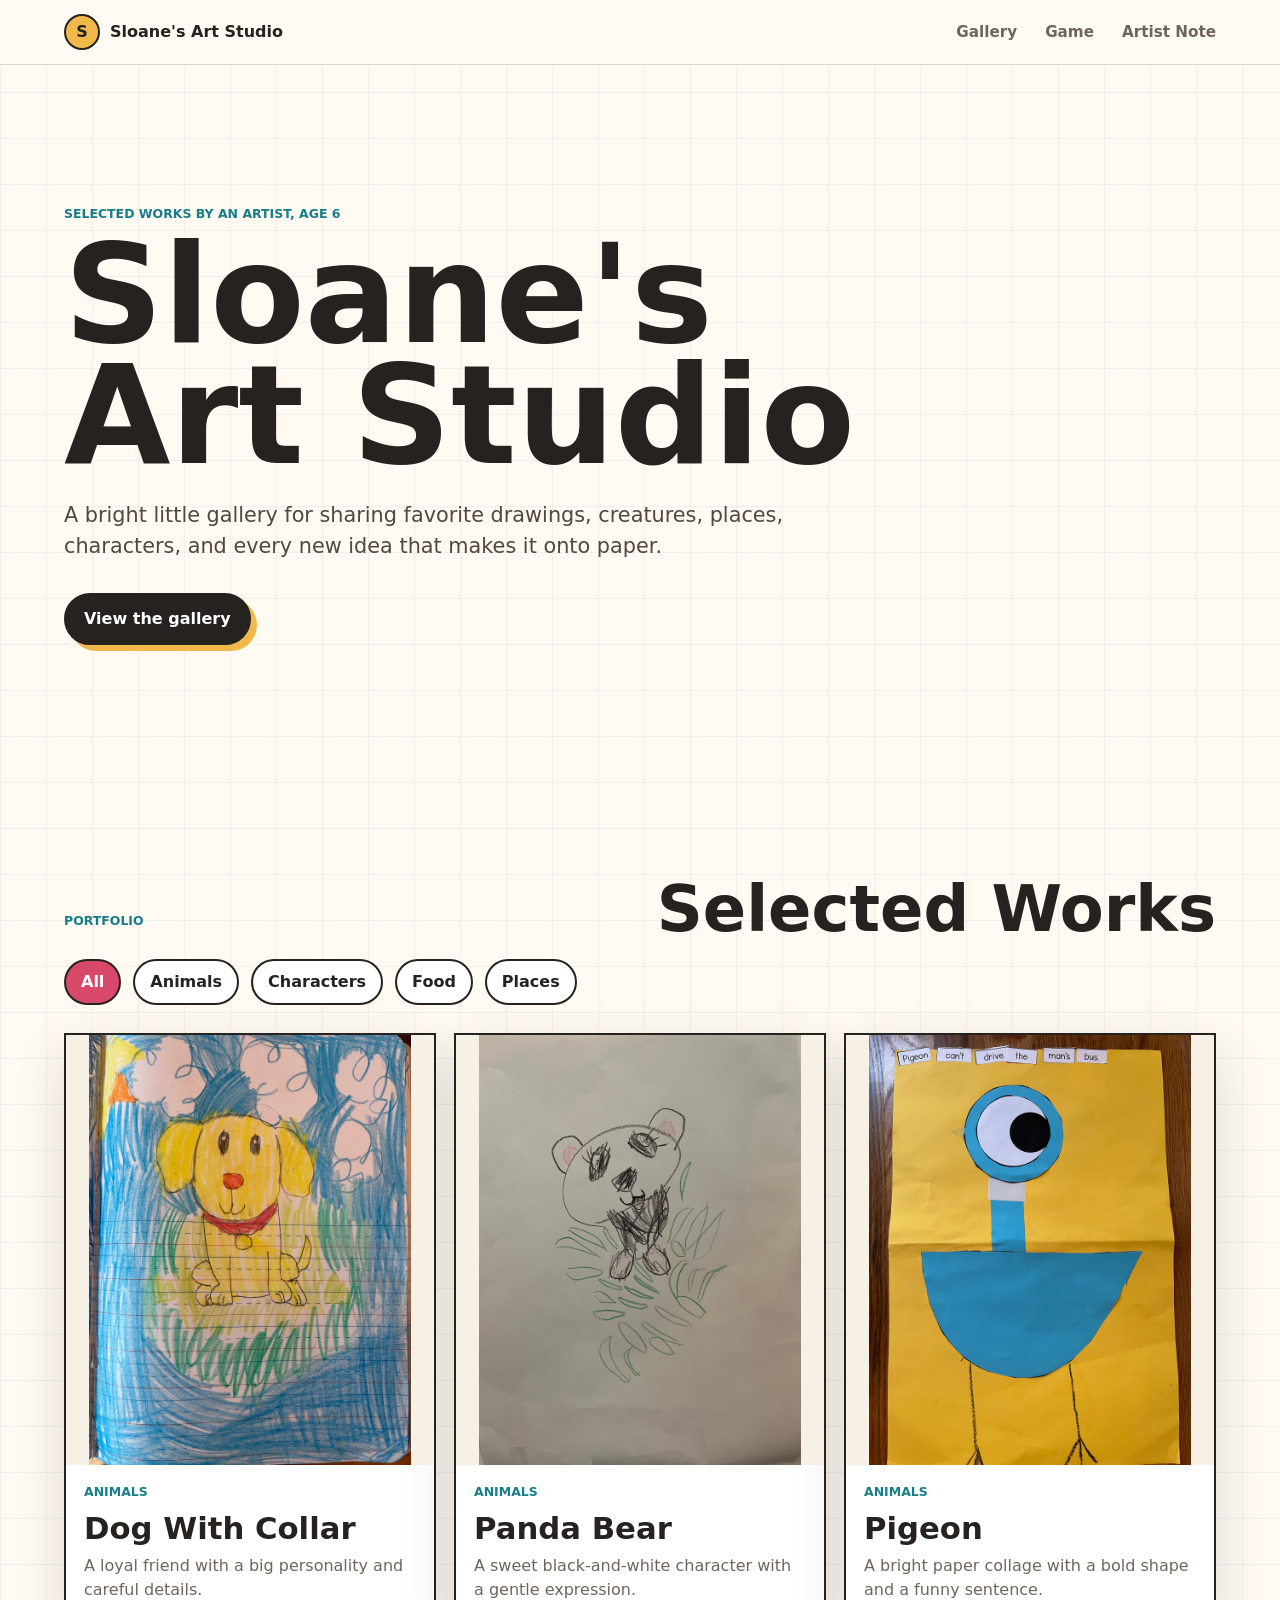
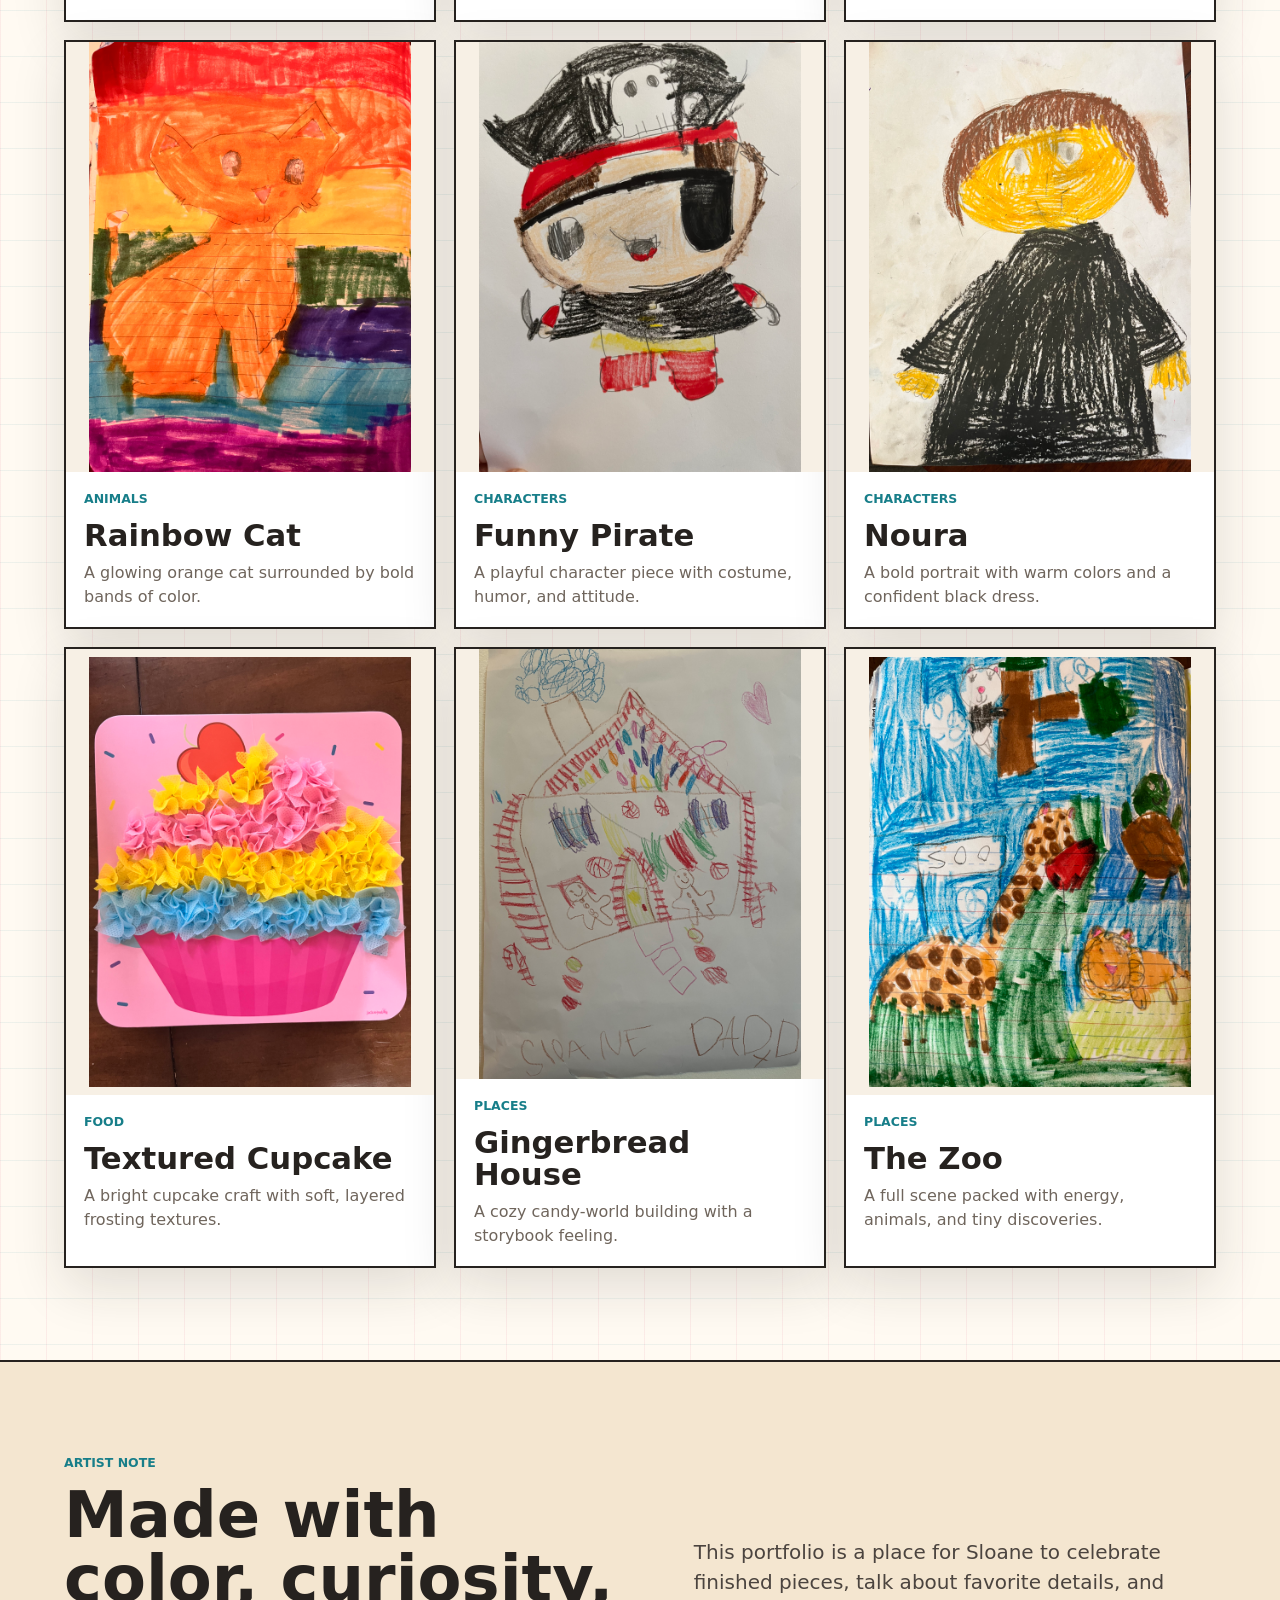
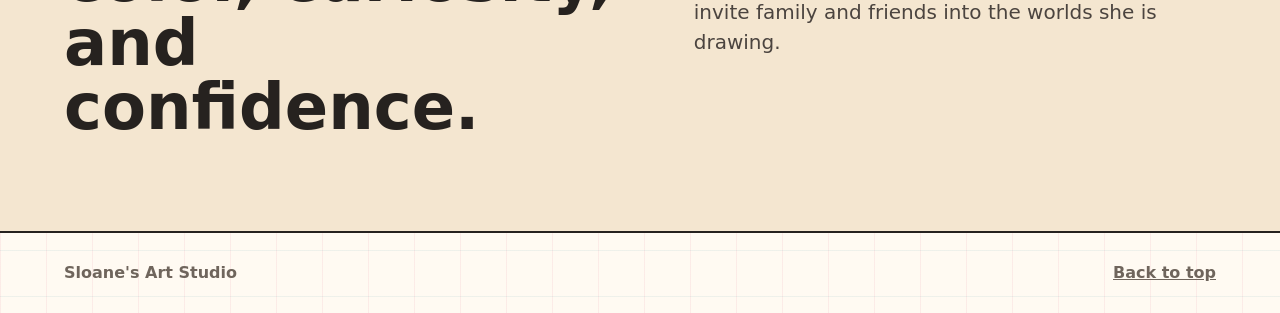
==== commit 2e597cb2: "refactor to generate html with js" ====
--- a/index.html
+++ b/index.html
@@ -44,124 +44,9 @@
           <h2 id="gallery-title">Selected Works</h2>
         </div>
 
-        <div class="filter-bar" role="tablist" aria-label="Filter artwork">
-          <button class="filter-button active" type="button" data-filter="all" role="tab" aria-selected="true">
-            All
-          </button>
-          <button class="filter-button" type="button" data-filter="animals" role="tab" aria-selected="false">
-            Animals
-          </button>
-          <button class="filter-button" type="button" data-filter="characters" role="tab" aria-selected="false">
-            Characters
-          </button>
-          <button class="filter-button" type="button" data-filter="places" role="tab" aria-selected="false">
-            Places
-          </button>
-          <button class="filter-button" type="button" data-filter="food" role="tab" aria-selected="false">
-            Food
-          </button>
-        </div>
+        <div class="filter-bar" role="tablist" aria-label="Filter artwork" data-filter-bar></div>
 
-        <div class="art-grid" aria-live="polite">
-          <article class="art-card" data-category="animals">
-            <button class="art-open" type="button" data-art-index="0" aria-label="Open Dog With Collar">
-              <img src="dog_with_collar.jpg" alt="Drawing of a dog wearing a collar">
-            </button>
-            <div class="art-details">
-              <p class="category">Animals</p>
-              <h3>Dog With Collar</h3>
-              <p>A loyal friend with a big personality and careful details.</p>
-            </div>
-          </article>
-
-          <article class="art-card tall" data-category="animals">
-            <button class="art-open" type="button" data-art-index="1" aria-label="Open Panda Bear">
-              <img src="panda_bear.jpg" alt="Drawing of a panda bear">
-            </button>
-            <div class="art-details">
-              <p class="category">Animals</p>
-              <h3>Panda Bear</h3>
-              <p>A sweet black-and-white character with a gentle expression.</p>
-            </div>
-          </article>
-
-          <article class="art-card tall" data-category="animals">
-            <button class="art-open" type="button" data-art-index="2" aria-label="Open Pigeon">
-              <img src="pigeon.jpg" alt="Paper collage of a blue pigeon on yellow paper">
-            </button>
-            <div class="art-details">
-              <p class="category">Animals</p>
-              <h3>Pigeon</h3>
-              <p>A bright paper collage with a bold shape and a funny sentence.</p>
-            </div>
-          </article>
-
-          <article class="art-card tall" data-category="animals">
-            <button class="art-open" type="button" data-art-index="3" aria-label="Open Rainbow Cat">
-              <img src="rainbow_cat.jpg" alt="Colorful drawing of an orange cat with a rainbow background">
-            </button>
-            <div class="art-details">
-              <p class="category">Animals</p>
-              <h3>Rainbow Cat</h3>
-              <p>A glowing orange cat surrounded by bold bands of color.</p>
-            </div>
-          </article>
-
-          <article class="art-card" data-category="characters">
-            <button class="art-open" type="button" data-art-index="4" aria-label="Open Funny Pirate">
-              <img src="funny_pirate.jpg" alt="Drawing of a funny pirate">
-            </button>
-            <div class="art-details">
-              <p class="category">Characters</p>
-              <h3>Funny Pirate</h3>
-              <p>A playful character piece with costume, humor, and attitude.</p>
-            </div>
-          </article>
-
-          <article class="art-card tall" data-category="characters">
-            <button class="art-open" type="button" data-art-index="5" aria-label="Open Noura">
-              <img src="noura.jpg" alt="Crayon portrait of Noura wearing a black dress">
-            </button>
-            <div class="art-details">
-              <p class="category">Characters</p>
-              <h3>Noura</h3>
-              <p>A bold portrait with warm colors and a confident black dress.</p>
-            </div>
-          </article>
-
-          <article class="art-card wide" data-category="food">
-            <button class="art-open" type="button" data-art-index="6" aria-label="Open Textured Cupcake">
-              <img src="textured_cupcake.jpg" alt="Textured cupcake craft with colorful tissue paper frosting">
-            </button>
-            <div class="art-details">
-              <p class="category">Food</p>
-              <h3>Textured Cupcake</h3>
-              <p>A bright cupcake craft with soft, layered frosting textures.</p>
-            </div>
-          </article>
-
-          <article class="art-card wide" data-category="places">
-            <button class="art-open" type="button" data-art-index="7" aria-label="Open Gingerbread House">
-              <img src="gingerbread_house.jpg" alt="Drawing of a gingerbread house">
-            </button>
-            <div class="art-details">
-              <p class="category">Places</p>
-              <h3>Gingerbread House</h3>
-              <p>A cozy candy-world building with a storybook feeling.</p>
-            </div>
-          </article>
-
-          <article class="art-card wide" data-category="places">
-            <button class="art-open" type="button" data-art-index="8" aria-label="Open The Zoo">
-              <img src="the_zoo.jpg" alt="Colorful drawing of a zoo">
-            </button>
-            <div class="art-details">
-              <p class="category">Places</p>
-              <h3>The Zoo</h3>
-              <p>A full scene packed with energy, animals, and tiny discoveries.</p>
-            </div>
-          </article>
-        </div>
+        <div class="art-grid" aria-live="polite" data-art-grid></div>
       </section>
 
       <section class="artist-note" id="artist-note" aria-labelledby="artist-note-title">
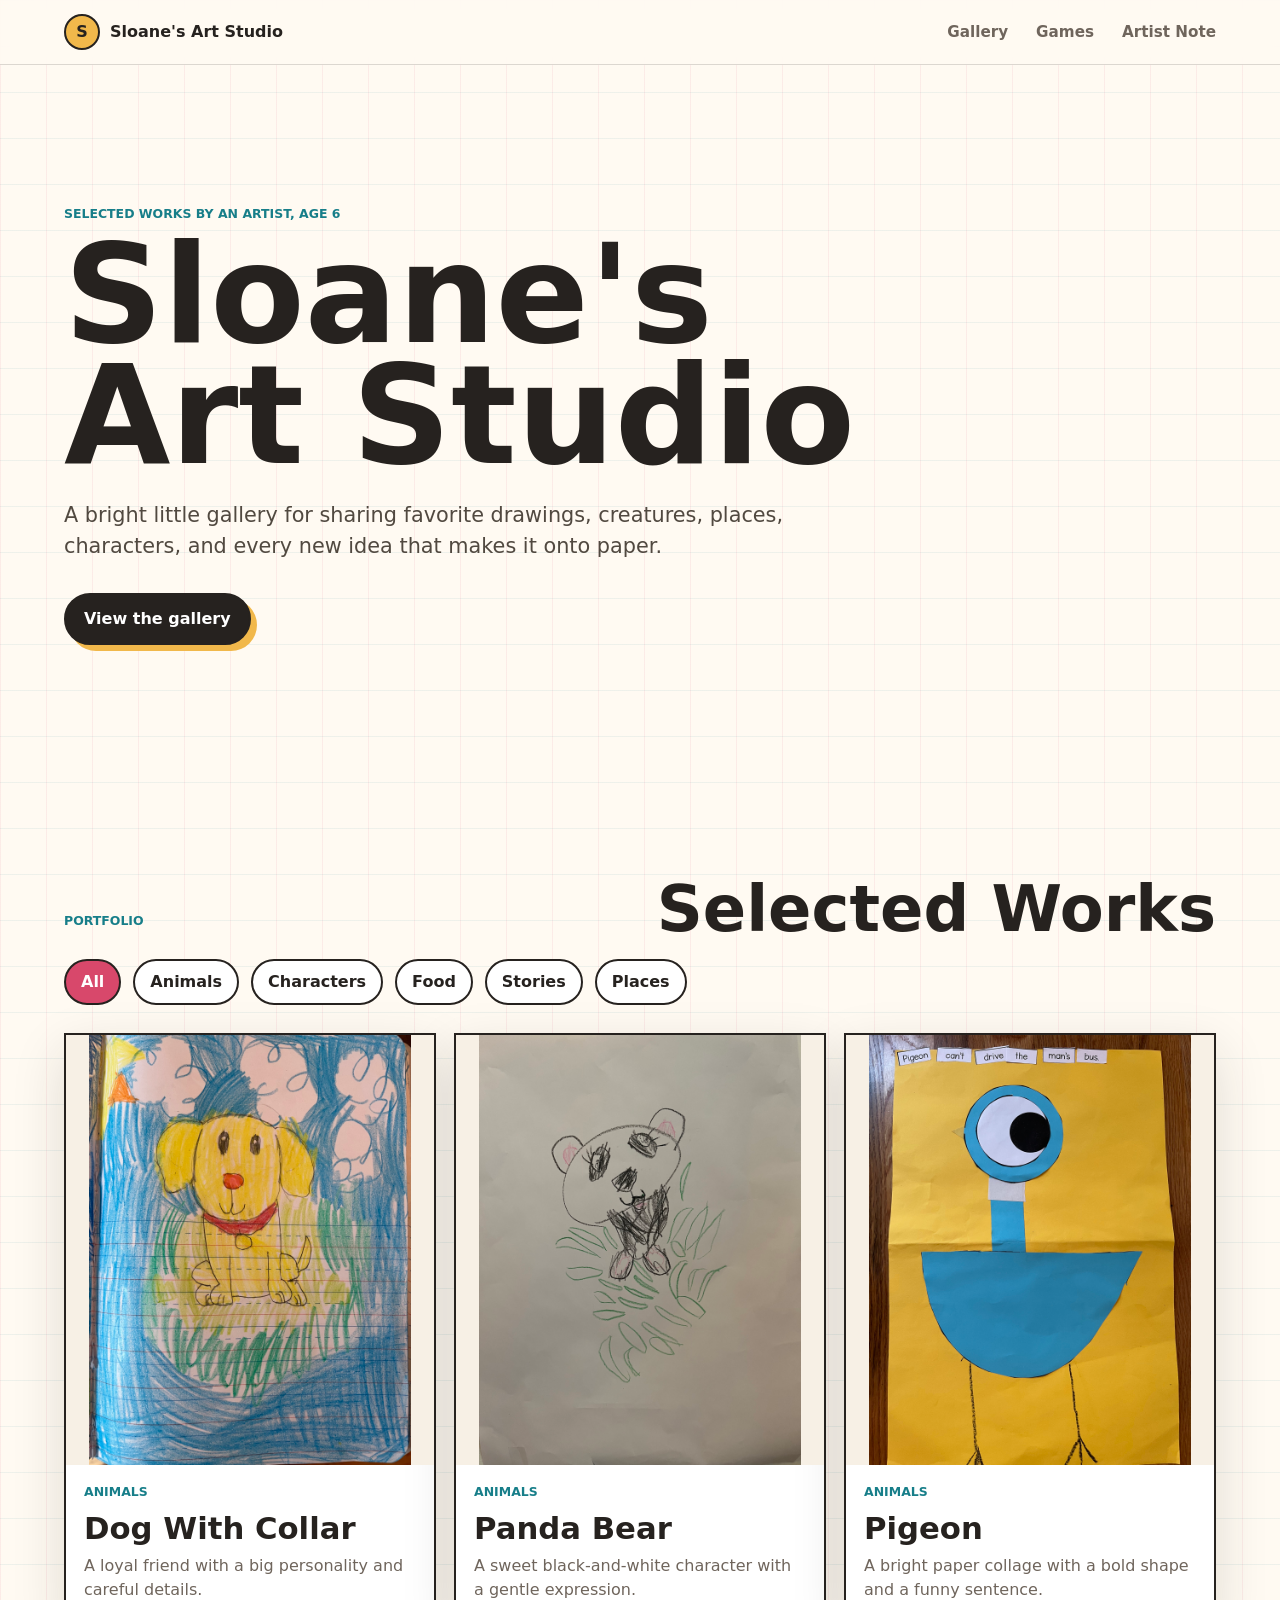
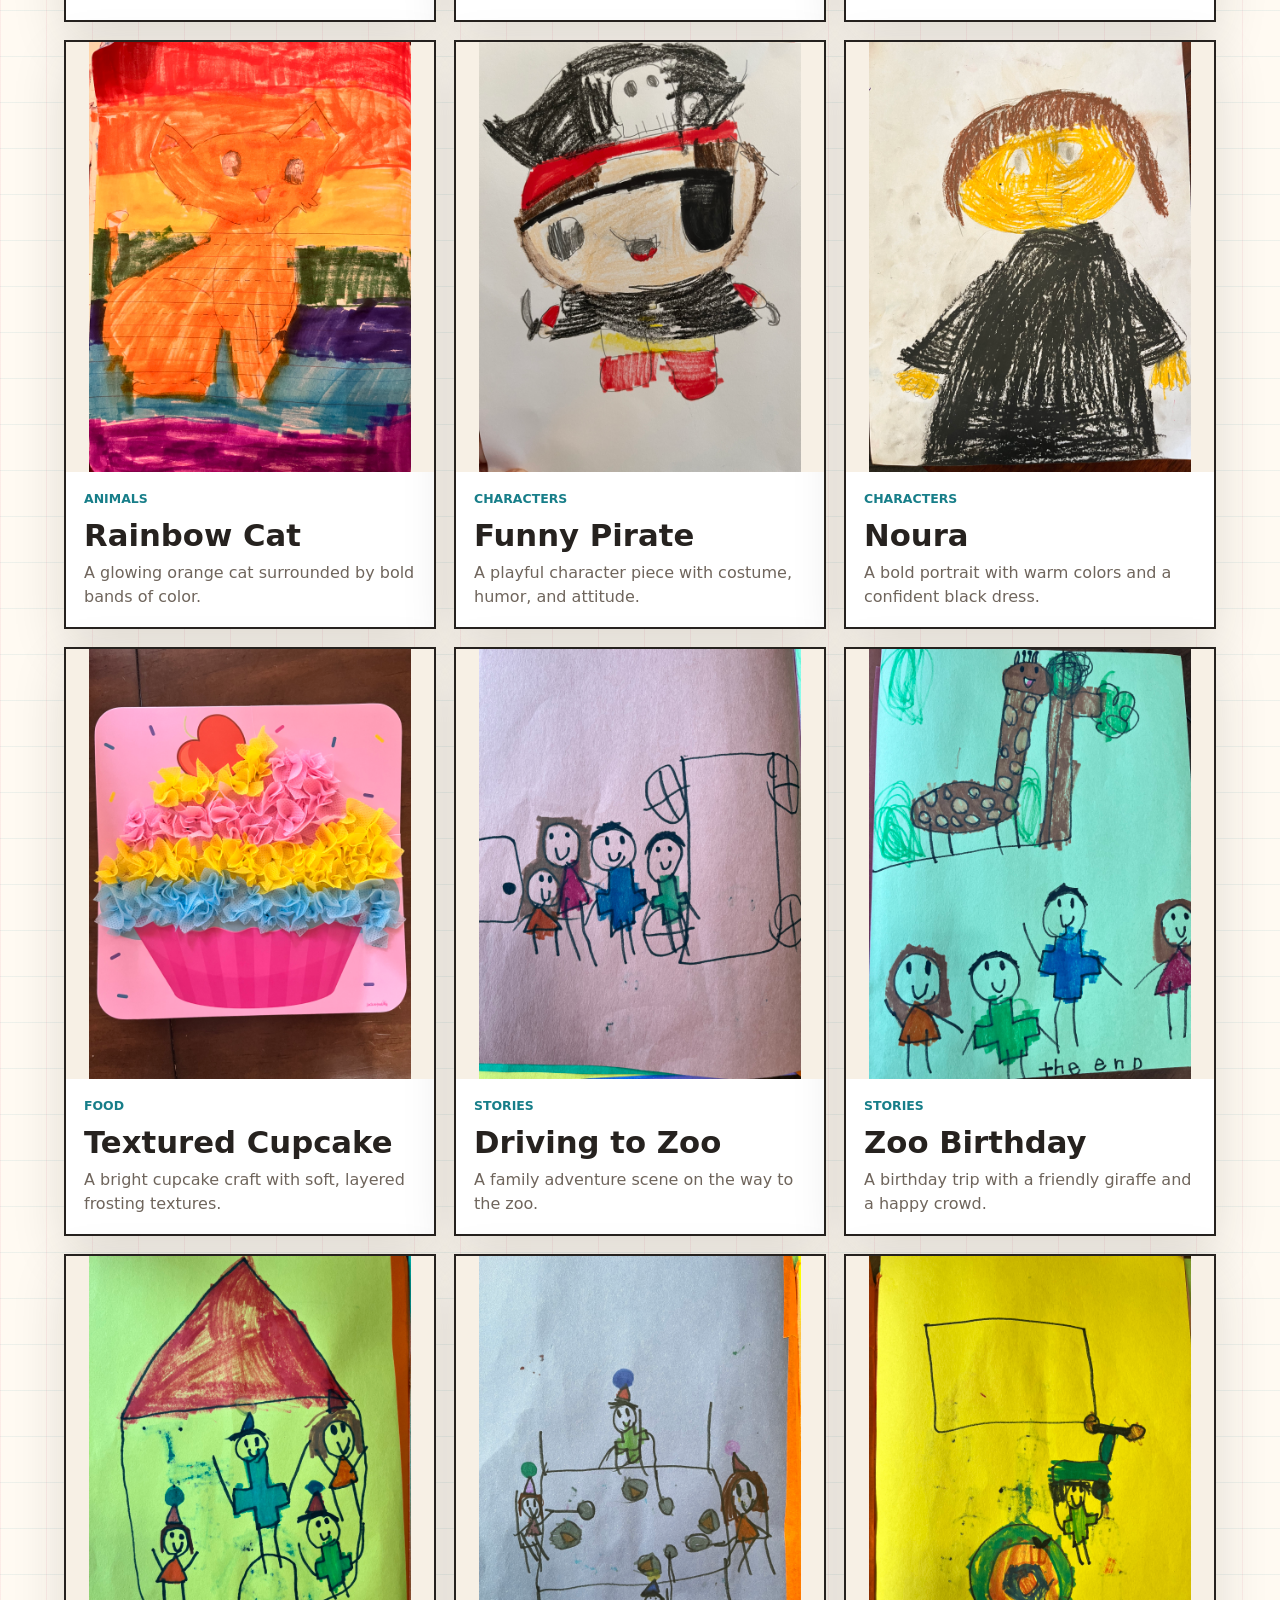
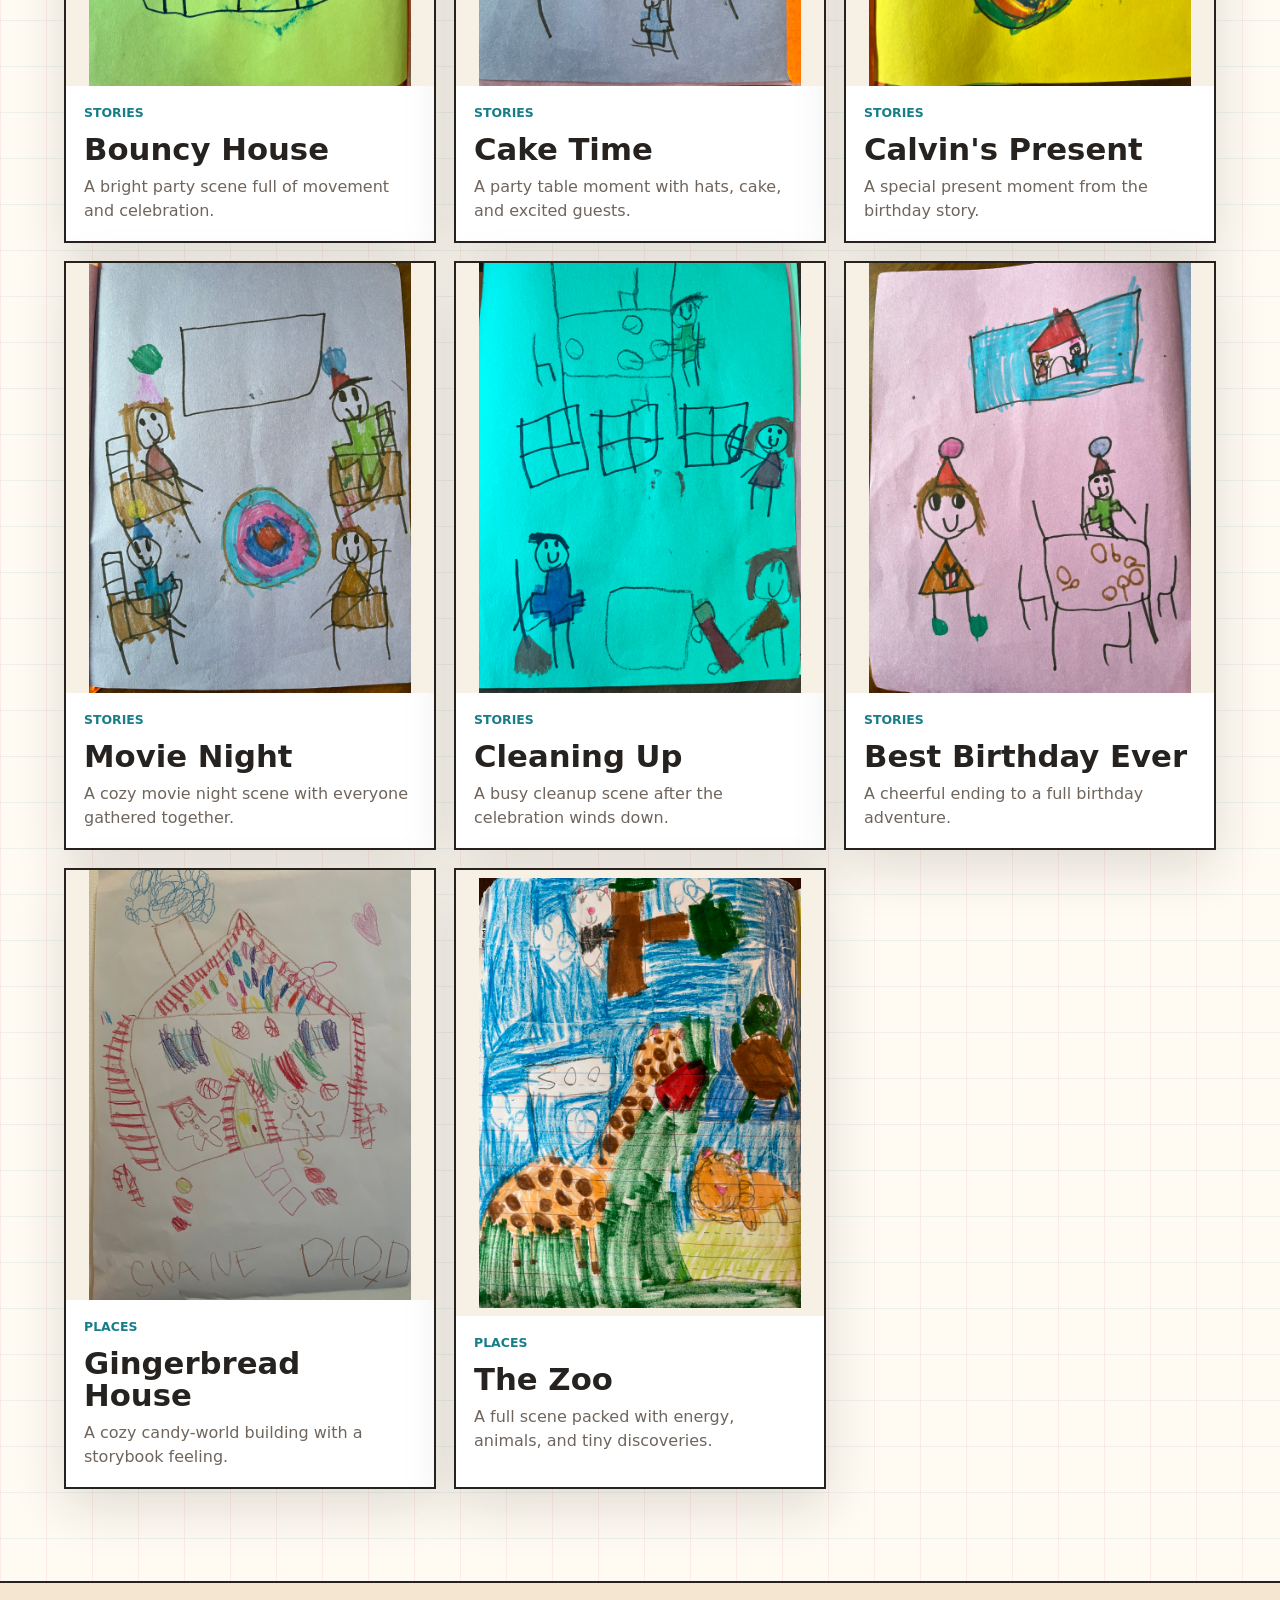
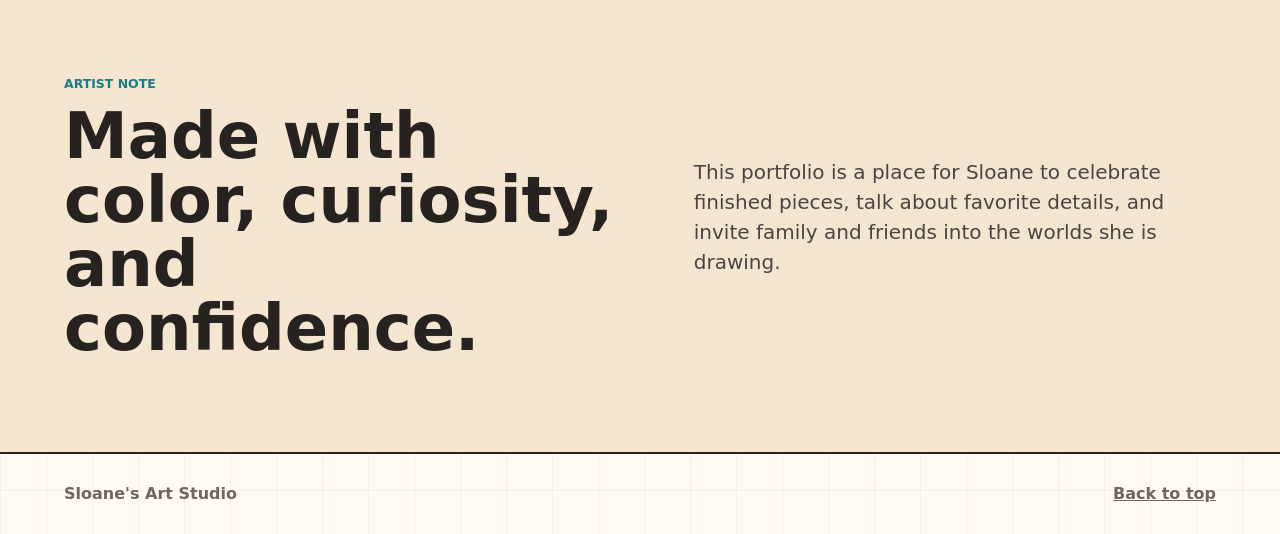
==== commit 63b2e462: "emory card game" ====
--- a/index.html
+++ b/index.html
@@ -18,7 +18,7 @@
       </a>
       <nav class="site-nav" aria-label="Portfolio navigation">
         <a href="#gallery">Gallery</a>
-        <a href="tictactoe.html">Game</a>
+        <a href="games.html">Games</a>
         <a href="#artist-note">Artist Note</a>
       </nav>
     </header>
--- a/styles.css
+++ b/styles.css
@@ -358,6 +358,11 @@
   gap: clamp(28px, 5vw, 56px);
 }
 
+.games-section {
+  display: grid;
+  gap: clamp(28px, 5vw, 56px);
+}
+
 .game-copy {
   max-width: 820px;
 }
@@ -508,6 +513,235 @@
 
 .full-button {
   width: 100%;
+}
+
+.game-link-card {
+  display: grid;
+  grid-template-columns: auto 1fr auto;
+  align-items: center;
+  gap: 12px;
+  padding: 13px;
+  border: 2px solid var(--ink);
+  background: #fff7e8;
+  color: var(--ink);
+  text-decoration: none;
+  transition: transform 160ms ease, box-shadow 160ms ease;
+}
+
+.game-link-card:hover,
+.game-link-card:focus-visible {
+  transform: translateY(-2px);
+  box-shadow: 5px 5px 0 var(--gold);
+}
+
+.game-link-card strong,
+.game-link-card small {
+  display: block;
+}
+
+.game-link-card strong {
+  font-size: 1rem;
+}
+
+.game-link-card small {
+  color: var(--muted);
+  font-weight: 700;
+}
+
+.game-link-icon {
+  display: grid;
+  width: 36px;
+  height: 36px;
+  place-items: center;
+  border: 2px solid var(--ink);
+  border-radius: 50%;
+  background: var(--teal);
+  color: #fff;
+  font-weight: 900;
+}
+
+.games-grid {
+  display: grid;
+  grid-template-columns: repeat(2, minmax(0, 1fr));
+  gap: clamp(18px, 3vw, 30px);
+  max-width: 980px;
+}
+
+.game-choice {
+  display: grid;
+  grid-template-rows: auto 1fr auto;
+  min-height: 340px;
+  overflow: hidden;
+  border: 2px solid var(--ink);
+  color: var(--ink);
+  text-decoration: none;
+  box-shadow: var(--shadow);
+  transition: transform 160ms ease, box-shadow 160ms ease;
+}
+
+.game-choice:hover,
+.game-choice:focus-visible {
+  transform: translateY(-5px);
+  box-shadow: 9px 9px 0 var(--ink);
+}
+
+.game-choice-art {
+  display: grid;
+  min-height: 142px;
+  place-items: center;
+  border-bottom: 2px solid var(--ink);
+  font-size: clamp(3rem, 8vw, 5.8rem);
+  font-weight: 950;
+  line-height: 1;
+}
+
+.tic-choice .game-choice-art {
+  background: #dbeef0;
+  color: var(--teal);
+}
+
+.memory-choice .game-choice-art {
+  background: #fbe0e7;
+  color: var(--rose);
+}
+
+.game-choice-copy {
+  display: grid;
+  align-content: start;
+  gap: 10px;
+  padding: 22px;
+  background: var(--surface);
+}
+
+.game-choice-copy .eyebrow {
+  margin: 0;
+}
+
+.game-choice-copy strong {
+  font-size: clamp(1.9rem, 4vw, 2.7rem);
+  line-height: 0.95;
+}
+
+.game-choice-copy small {
+  color: var(--muted);
+  font-size: 1rem;
+  font-weight: 700;
+}
+
+.game-choice-arrow {
+  padding: 13px 22px;
+  border-top: 2px solid var(--ink);
+  background: var(--gold);
+  font-weight: 900;
+  text-align: right;
+}
+
+.memory-layout {
+  grid-template-columns: minmax(320px, 1fr) minmax(260px, 360px);
+}
+
+.memory-board {
+  display: grid;
+  grid-template-columns: repeat(4, minmax(58px, 1fr));
+  width: min(100%, 660px);
+  gap: clamp(8px, 1.6vw, 14px);
+}
+
+.memory-card {
+  position: relative;
+  min-width: 0;
+  aspect-ratio: 0.78;
+  padding: 0;
+  border: 0;
+  background: transparent;
+  cursor: pointer;
+  perspective: 720px;
+}
+
+.memory-card-inner {
+  position: absolute;
+  inset: 0;
+  transform-style: preserve-3d;
+  transition: transform 360ms ease;
+}
+
+.memory-card.is-flipped .memory-card-inner {
+  transform: rotateY(180deg);
+}
+
+.memory-card-face {
+  position: absolute;
+  inset: 0;
+  display: grid;
+  place-items: center;
+  border: 2px solid var(--ink);
+  backface-visibility: hidden;
+  font-size: clamp(1.75rem, 5vw, 3.6rem);
+  line-height: 1;
+}
+
+.memory-card-back {
+  background: var(--rose);
+  color: #fff;
+}
+
+.memory-card-front {
+  transform: rotateY(180deg);
+  background: #fff7e8;
+}
+
+.memory-card:not(:disabled):hover .memory-card-back,
+.memory-card:not(:disabled):focus-visible .memory-card-back {
+  background: #b92e51;
+}
+
+.memory-card.is-matched .memory-card-front {
+  background: var(--gold);
+}
+
+.memory-card:disabled {
+  cursor: default;
+}
+
+.memory-scoreboard {
+  display: grid;
+  grid-template-columns: repeat(2, 1fr);
+  gap: 10px;
+}
+
+.memory-score-tile {
+  display: grid;
+  min-height: 106px;
+  place-items: center;
+  padding: 12px;
+  border: 2px solid var(--ink);
+  text-align: center;
+}
+
+.memory-score-tile.player-one {
+  background: #fbe0e7;
+}
+
+.memory-score-tile.player-two {
+  background: #dbeef0;
+}
+
+.memory-score-tile span {
+  color: var(--muted);
+  font-size: 0.85rem;
+  font-weight: 900;
+}
+
+.memory-score-tile strong {
+  font-size: 2.7rem;
+  line-height: 1;
+}
+
+.memory-tip {
+  margin: -6px 0 0;
+  color: var(--muted);
+  font-size: 0.95rem;
+  font-weight: 700;
 }
 
 .lightbox {
@@ -650,6 +884,11 @@
     grid-template-columns: 1fr;
   }
 
+  .games-grid {
+    grid-template-columns: 1fr;
+    max-width: 600px;
+  }
+
   .lightbox-figure figcaption {
     border-top: 2px solid var(--line);
     border-left: 0;
@@ -697,6 +936,10 @@
     flex-direction: column;
   }
 
+  .memory-board {
+    width: 100%;
+  }
+
   .lightbox {
     padding: 12px;
   }
